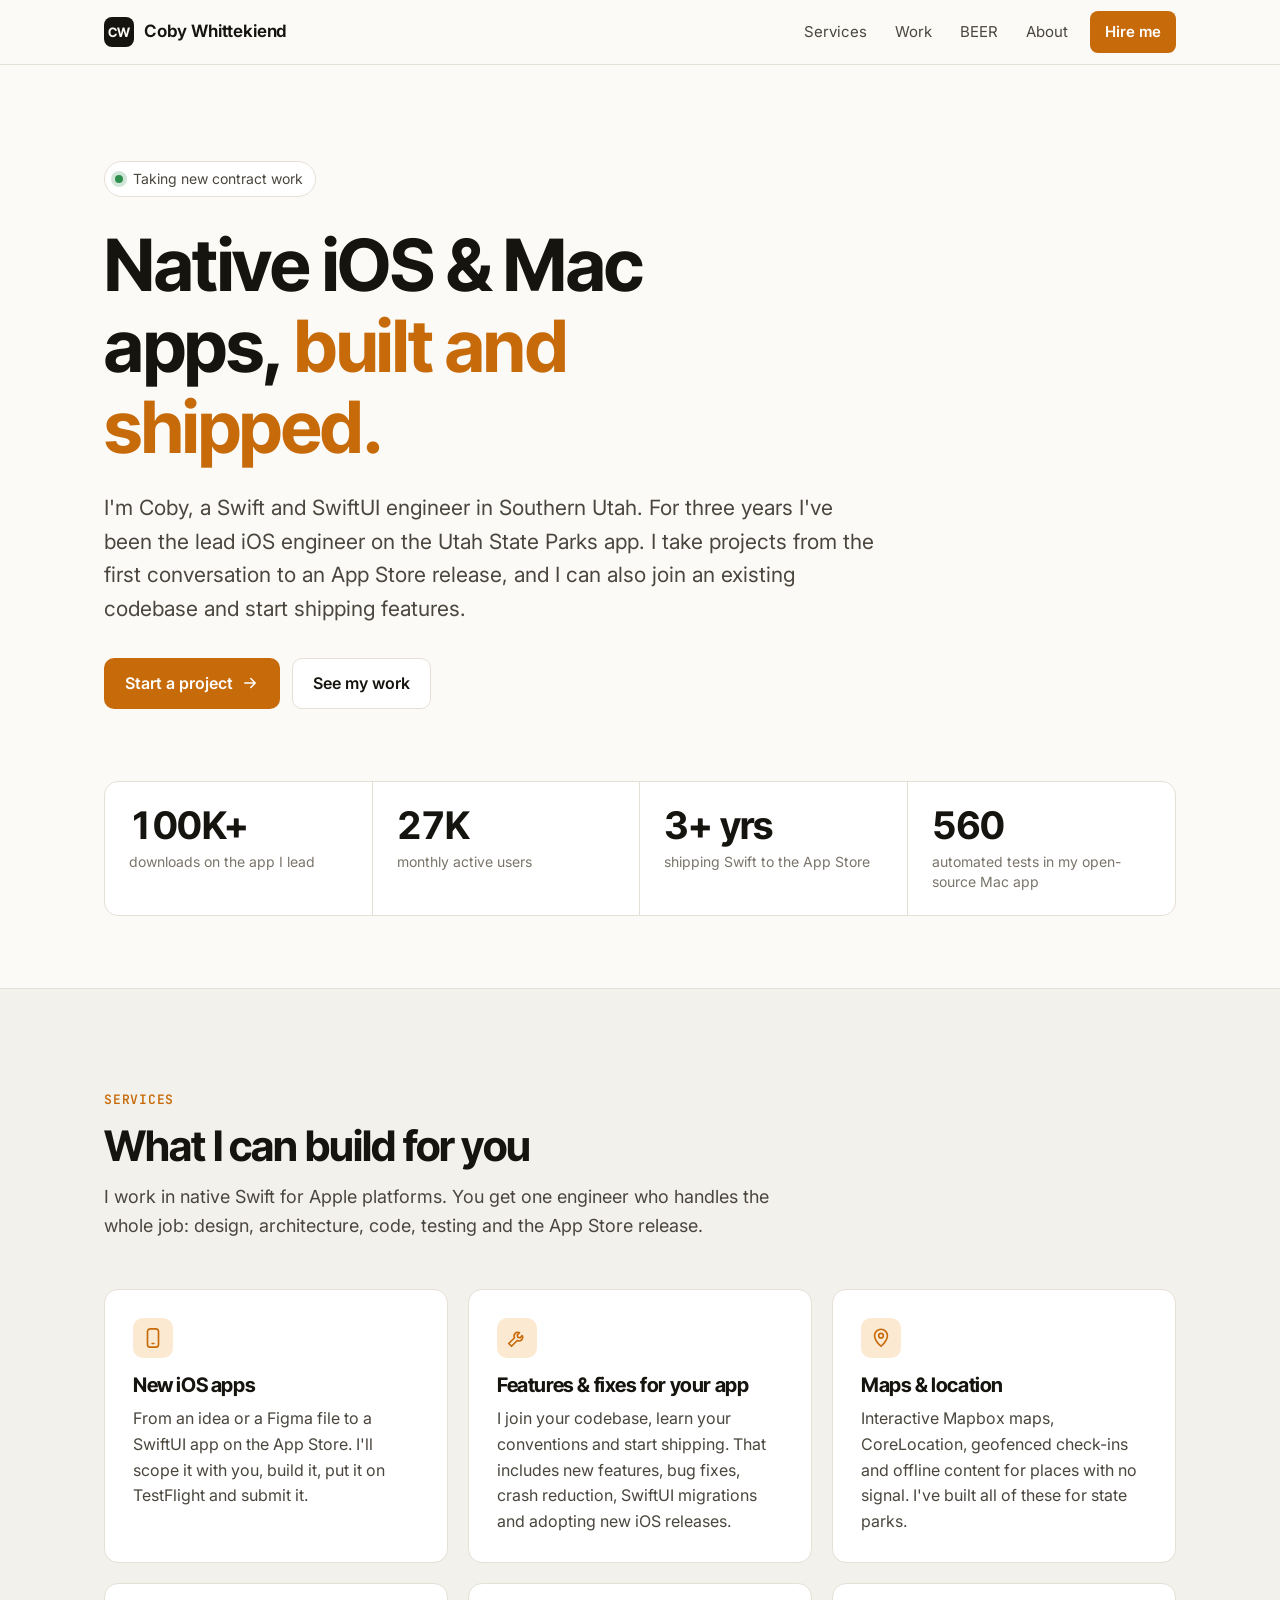
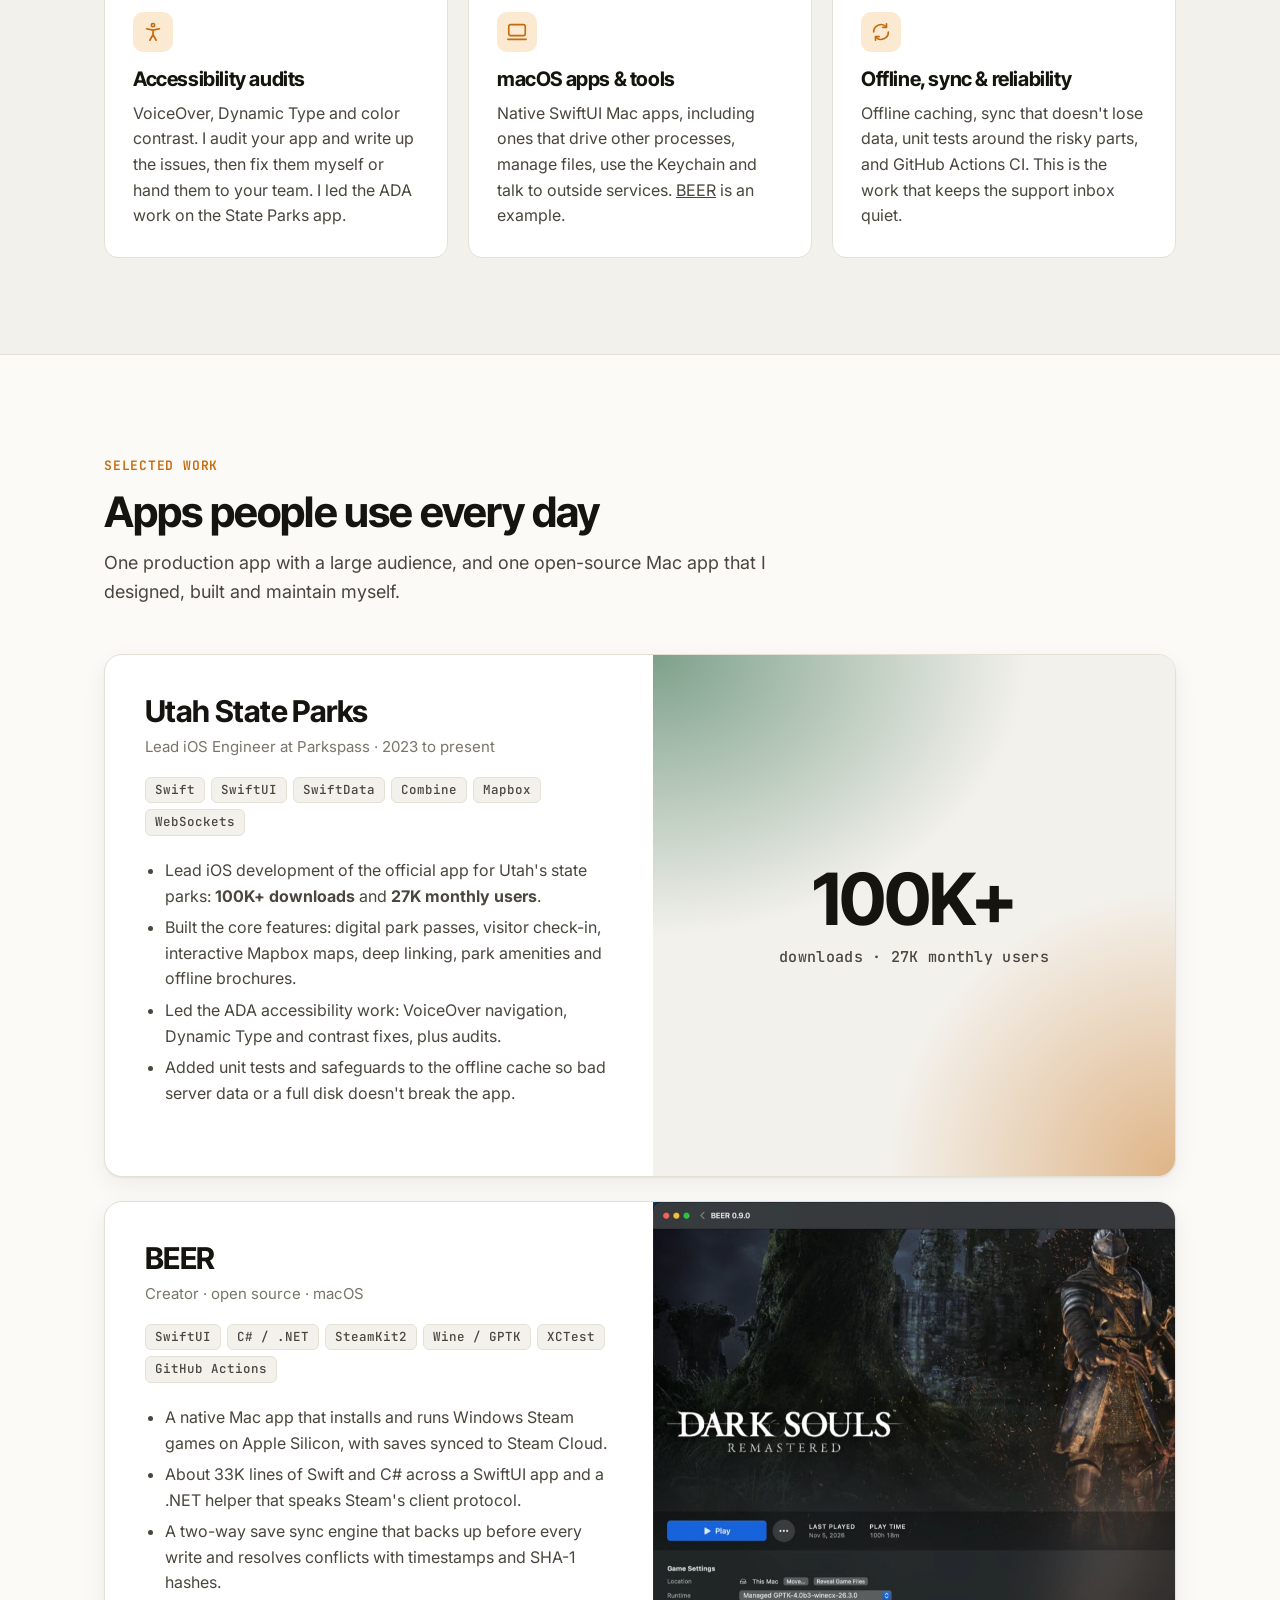
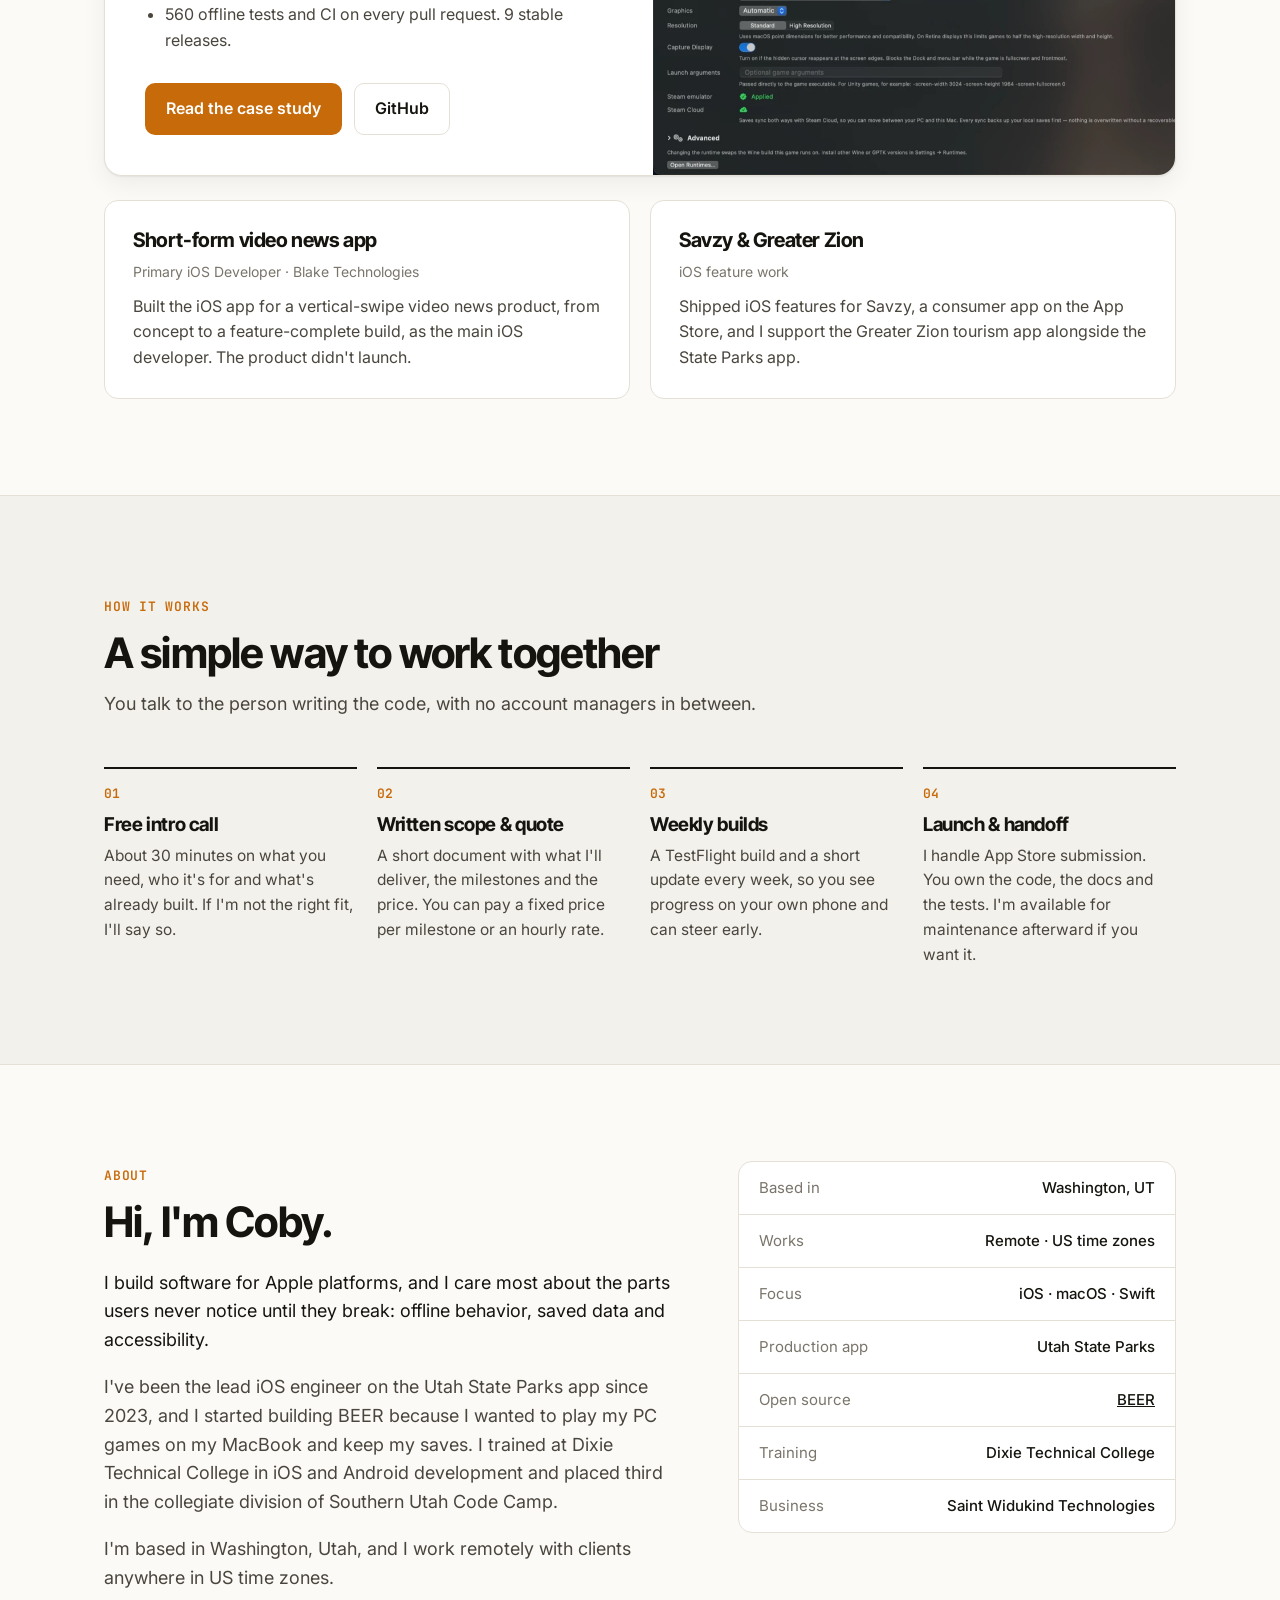
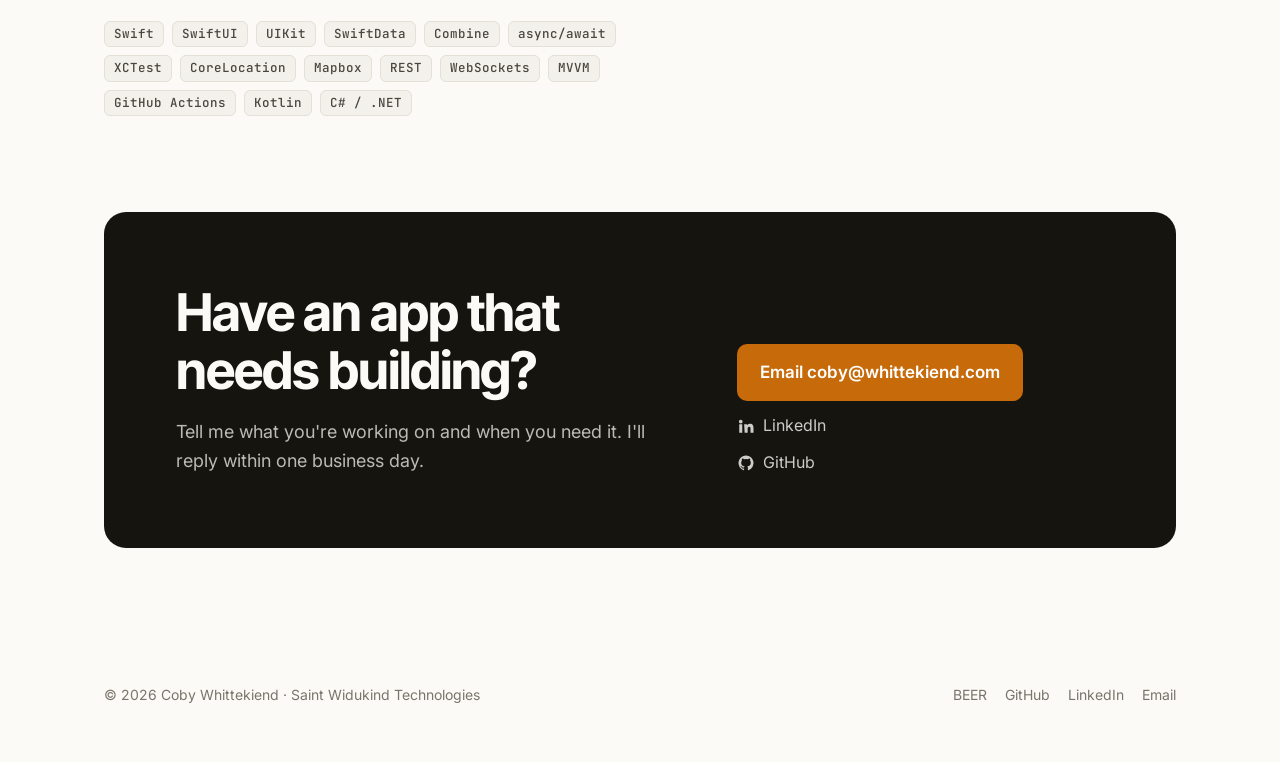
==== index.html @ 8e039f3b "Portfolio site with BEER page Co-Authored-By: Claude Opus 5.5 <noreply@anthropic.com>" ====
<!doctype html>
<html lang="en">
<head>
  <meta charset="utf-8">
  <meta name="viewport" content="width=device-width, initial-scale=1">
  <title>Coby Whittekiend · iOS & macOS Developer for Hire</title>
  <meta name="description" content="Freelance iOS and macOS engineer. Lead iOS engineer on the Utah State Parks app (100K+ downloads). Native Swift and SwiftUI apps, feature work, maps, accessibility and offline sync. Available for contract work.">
  <meta property="og:type" content="website">
  <meta property="og:title" content="Coby Whittekiend · iOS & macOS Developer for Hire">
  <meta property="og:description" content="Native Swift and SwiftUI apps, built and shipped to the App Store. Available for contract work.">
  <meta property="og:image" content="https://widukindtech.com/assets/og.png">
  <meta property="og:url" content="https://widukindtech.com/">
  <link rel="canonical" href="https://widukindtech.com/">
  <meta name="twitter:card" content="summary_large_image">
  <meta name="theme-color" content="#fbfaf7" media="(prefers-color-scheme: light)">
  <meta name="theme-color" content="#0f0e0c" media="(prefers-color-scheme: dark)">
  <link rel="icon" href="assets/favicon.svg" type="image/svg+xml">
  <link rel="apple-touch-icon" href="assets/apple-touch-icon.png">
  <link rel="preconnect" href="https://fonts.googleapis.com">
  <link rel="preconnect" href="https://fonts.gstatic.com" crossorigin>
  <link href="https://fonts.googleapis.com/css2?family=Inter:wght@400;500;600;700&family=Inter+Tight:wght@600;700&family=JetBrains+Mono:wght@500;600&display=swap" rel="stylesheet">
  <link rel="stylesheet" href="assets/site.css?v=3">
  <script type="application/ld+json">
  {
    "@context": "https://schema.org",
    "@type": "Person",
    "name": "Coby Whittekiend",
    "jobTitle": "iOS & macOS Engineer",
    "email": "mailto:coby@whittekiend.com",
    "address": { "@type": "PostalAddress", "addressLocality": "Washington", "addressRegion": "UT", "addressCountry": "US" },
    "sameAs": ["https://github.com/JarJarJames", "https://www.linkedin.com/in/cobywhittekiend"],
    "knowsAbout": ["Swift", "SwiftUI", "iOS", "macOS", "Mapbox", "Accessibility"]
  }
  </script>
</head>
<body>
<a class="skip" href="#main">Skip to content</a>

<header class="site-header">
  <div class="wrap">
    <a class="brand" href="./" aria-label="Coby Whittekiend, home">
      <span class="brand-mark" aria-hidden="true">CW</span>
      <span>Coby Whittekiend</span>
    </a>
    <nav class="nav" aria-label="Main">
      <a href="#services">Services</a>
      <a href="#work">Work</a>
      <a href="beer.html" class="keep">BEER</a>
      <a href="#about">About</a>
      <a class="btn btn-primary" href="#contact">Hire me</a>
    </nav>
  </div>
</header>

<main id="main">

  <!-- Hero -->
  <section class="hero">
    <div class="wrap">
      <div class="status"><span class="dot" aria-hidden="true"></span> Taking new contract work</div>
      <h1>Native iOS &amp; Mac apps, <em>built and shipped.</em></h1>
      <p class="lede">I'm Coby, a Swift and SwiftUI engineer in Southern Utah. For three years I've been the lead iOS engineer on the Utah State Parks app. I take projects from the first conversation to an App Store release, and I can also join an existing codebase and start shipping features.</p>
      <div class="ctas">
        <a class="btn btn-primary" href="#contact">Start a project
          <svg viewBox="0 0 24 24" fill="none" stroke="currentColor" stroke-width="2" stroke-linecap="round" stroke-linejoin="round" aria-hidden="true"><path d="M5 12h14M13 6l6 6-6 6"/></svg>
        </a>
        <a class="btn btn-ghost" href="#work">See my work</a>
      </div>

      <div class="stats" role="list">
        <div class="stat" role="listitem"><b>100K+</b><span>downloads on the app I lead</span></div>
        <div class="stat" role="listitem"><b>27K</b><span>monthly active users</span></div>
        <div class="stat" role="listitem"><b>3+ yrs</b><span>shipping Swift to the App Store</span></div>
        <div class="stat" role="listitem"><b>560</b><span>automated tests in my open-source Mac app</span></div>
      </div>
    </div>
  </section>

  <!-- Services -->
  <section id="services" class="section-alt">
    <div class="wrap">
      <div class="section-head">
        <span class="eyebrow">Services</span>
        <h2>What I can build for you</h2>
        <p>I work in native Swift for Apple platforms. You get one engineer who handles the whole job: design, architecture, code, testing and the App Store release.</p>
      </div>
      <div class="grid-3">
        <div class="card">
          <div class="icon"><svg viewBox="0 0 24 24" fill="none" stroke="currentColor" stroke-width="1.8" stroke-linecap="round" stroke-linejoin="round" aria-hidden="true"><rect x="6" y="2" width="12" height="20" rx="3"/><path d="M11 18h2"/></svg></div>
          <h3>New iOS apps</h3>
          <p>From an idea or a Figma file to a SwiftUI app on the App Store. I'll scope it with you, build it, put it on TestFlight and submit it.</p>
        </div>
        <div class="card">
          <div class="icon"><svg viewBox="0 0 24 24" fill="none" stroke="currentColor" stroke-width="1.8" stroke-linecap="round" stroke-linejoin="round" aria-hidden="true"><path d="M14.7 6.3a4 4 0 0 0-5.4 5.4L3 18l3 3 6.3-6.3a4 4 0 0 0 5.4-5.4l-2.5 2.5-2.4-.6-.6-2.4z"/></svg></div>
          <h3>Features &amp; fixes for your app</h3>
          <p>I join your codebase, learn your conventions and start shipping. That includes new features, bug fixes, crash reduction, SwiftUI migrations and adopting new iOS releases.</p>
        </div>
        <div class="card">
          <div class="icon"><svg viewBox="0 0 24 24" fill="none" stroke="currentColor" stroke-width="1.8" stroke-linecap="round" stroke-linejoin="round" aria-hidden="true"><path d="M12 21s-7-6.2-7-11.5A7 7 0 0 1 19 9.5C19 14.8 12 21 12 21z"/><circle cx="12" cy="9.5" r="2.5"/></svg></div>
          <h3>Maps &amp; location</h3>
          <p>Interactive Mapbox maps, CoreLocation, geofenced check-ins and offline content for places with no signal. I've built all of these for state parks.</p>
        </div>
        <div class="card">
          <div class="icon"><svg viewBox="0 0 24 24" fill="none" stroke="currentColor" stroke-width="1.8" stroke-linecap="round" stroke-linejoin="round" aria-hidden="true"><circle cx="12" cy="4.5" r="1.8"/><path d="M5 8.5l7 1.5 7-1.5M12 10v5m0 0l-3.5 6M12 15l3.5 6"/></svg></div>
          <h3>Accessibility audits</h3>
          <p>VoiceOver, Dynamic Type and color contrast. I audit your app and write up the issues, then fix them myself or hand them to your team. I led the ADA work on the State Parks app.</p>
        </div>
        <div class="card">
          <div class="icon"><svg viewBox="0 0 24 24" fill="none" stroke="currentColor" stroke-width="1.8" stroke-linecap="round" stroke-linejoin="round" aria-hidden="true"><rect x="3" y="4" width="18" height="12" rx="2"/><path d="M2 20h20"/></svg></div>
          <h3>macOS apps &amp; tools</h3>
          <p>Native SwiftUI Mac apps, including ones that drive other processes, manage files, use the Keychain and talk to outside services. <a href="beer.html">BEER</a> is an example.</p>
        </div>
        <div class="card">
          <div class="icon"><svg viewBox="0 0 24 24" fill="none" stroke="currentColor" stroke-width="1.8" stroke-linecap="round" stroke-linejoin="round" aria-hidden="true"><path d="M20 12a8 8 0 0 1-13.7 5.7M4 12a8 8 0 0 1 13.7-5.7"/><path d="M18 3v4h-4M6 21v-4h4"/></svg></div>
          <h3>Offline, sync &amp; reliability</h3>
          <p>Offline caching, sync that doesn't lose data, unit tests around the risky parts, and GitHub Actions CI. This is the work that keeps the support inbox quiet.</p>
        </div>
      </div>
    </div>
  </section>

  <!-- Work -->
  <section id="work">
    <div class="wrap">
      <div class="section-head">
        <span class="eyebrow">Selected work</span>
        <h2>Apps people use every day</h2>
        <p>One production app with a large audience, and one open-source Mac app that I designed, built and maintain myself.</p>
      </div>

      <div class="work">
        <article class="project">
          <div class="body">
            <h3>Utah State Parks</h3>
            <div class="role">Lead iOS Engineer at Parkspass · 2023 to present</div>
            <div class="tags"><span class="tag">Swift</span><span class="tag">SwiftUI</span><span class="tag">SwiftData</span><span class="tag">Combine</span><span class="tag">Mapbox</span><span class="tag">WebSockets</span></div>
            <ul>
              <li>Lead iOS development of the official app for Utah's state parks: <strong>100K+ downloads</strong> and <strong>27K monthly users</strong>.</li>
              <li>Built the core features: digital park passes, visitor check-in, interactive Mapbox maps, deep linking, park amenities and offline brochures.</li>
              <li>Led the ADA accessibility work: VoiceOver navigation, Dynamic Type and contrast fixes, plus audits.</li>
              <li>Added unit tests and safeguards to the offline cache so bad server data or a full disk doesn't break the app.</li>
            </ul>
          </div>
          <div class="media" aria-hidden="true">
            <div class="art" style="--art:#2f6b4a; --art2:#c76a0a;">
              <div class="big">100K+<small>downloads · 27K monthly users</small></div>
            </div>
          </div>
        </article>

        <article class="project">
          <div class="body">
            <h3>BEER</h3>
            <div class="role">Creator · open source · macOS</div>
            <div class="tags"><span class="tag">SwiftUI</span><span class="tag">C# / .NET</span><span class="tag">SteamKit2</span><span class="tag">Wine / GPTK</span><span class="tag">XCTest</span><span class="tag">GitHub Actions</span></div>
            <ul>
              <li>A native Mac app that installs and runs Windows Steam games on Apple Silicon, with saves synced to Steam Cloud.</li>
              <li>About 33K lines of Swift and C# across a SwiftUI app and a .NET helper that speaks Steam's client protocol.</li>
              <li>A two-way save sync engine that backs up before every write and resolves conflicts with timestamps and SHA-1 hashes.</li>
              <li>560 offline tests and CI on every pull request. 9 stable releases.</li>
            </ul>
            <div class="links">
              <a class="btn btn-primary" href="beer.html">Read the case study</a>
              <a class="btn btn-ghost" href="https://github.com/JarJarJames/BEER">GitHub</a>
            </div>
          </div>
          <div class="media">
            <img src="assets/beer-game.jpg" alt="BEER's game page for Dark Souls Remastered, showing the Play button, runtime settings and Steam Cloud sync status" loading="lazy" width="1600" height="1006">
          </div>
        </article>
      </div>

      <div class="mini-projects" style="margin-top:24px">
        <div class="card">
          <h3>Short-form video news app</h3>
          <div class="role">Primary iOS Developer · Blake Technologies</div>
          <p>Built the iOS app for a vertical-swipe video news product, from concept to a feature-complete build, as the main iOS developer. The product didn't launch.</p>
        </div>
        <div class="card">
          <h3>Savzy &amp; Greater Zion</h3>
          <div class="role">iOS feature work</div>
          <p>Shipped iOS features for Savzy, a consumer app on the App Store, and I support the Greater Zion tourism app alongside the State Parks app.</p>
        </div>
      </div>
    </div>
  </section>

  <!-- Process -->
  <section class="section-alt">
    <div class="wrap">
      <div class="section-head">
        <span class="eyebrow">How it works</span>
        <h2>A simple way to work together</h2>
        <p>You talk to the person writing the code, with no account managers in between.</p>
      </div>
      <div class="steps">
        <div class="step">
          <h3>Free intro call</h3>
          <p>About 30 minutes on what you need, who it's for and what's already built. If I'm not the right fit, I'll say so.</p>
        </div>
        <div class="step">
          <h3>Written scope &amp; quote</h3>
          <p>A short document with what I'll deliver, the milestones and the price. You can pay a fixed price per milestone or an hourly rate.</p>
        </div>
        <div class="step">
          <h3>Weekly builds</h3>
          <p>A TestFlight build and a short update every week, so you see progress on your own phone and can steer early.</p>
        </div>
        <div class="step">
          <h3>Launch &amp; handoff</h3>
          <p>I handle App Store submission. You own the code, the docs and the tests. I'm available for maintenance afterward if you want it.</p>
        </div>
      </div>
    </div>
  </section>

  <!-- About -->
  <section id="about">
    <div class="wrap about">
      <div class="prose">
        <span class="eyebrow">About</span>
        <h2 style="font-size:clamp(30px,4vw,42px);margin-bottom:24px">Hi, I'm Coby.</h2>
        <p>I build software for Apple platforms, and I care most about the parts users never notice until they break: offline behavior, saved data and accessibility.</p>
        <p>I've been the lead iOS engineer on the Utah State Parks app since 2023, and I started building BEER because I wanted to play my PC games on my MacBook and keep my saves. I trained at Dixie Technical College in iOS and Android development and placed third in the collegiate division of Southern Utah Code Camp.</p>
        <p>I'm based in Washington, Utah, and I work remotely with clients anywhere in US time zones.</p>
        <div class="skills">
          <span class="tag">Swift</span><span class="tag">SwiftUI</span><span class="tag">UIKit</span><span class="tag">SwiftData</span><span class="tag">Combine</span><span class="tag">async/await</span><span class="tag">XCTest</span><span class="tag">CoreLocation</span><span class="tag">Mapbox</span><span class="tag">REST</span><span class="tag">WebSockets</span><span class="tag">MVVM</span><span class="tag">GitHub Actions</span><span class="tag">Kotlin</span><span class="tag">C# / .NET</span>
        </div>
      </div>
      <ul class="facts">
        <li><span>Based in</span><span>Washington, UT</span></li>
        <li><span>Works</span><span>Remote · US time zones</span></li>
        <li><span>Focus</span><span>iOS · macOS · Swift</span></li>
        <li><span>Production app</span><span>Utah State Parks</span></li>
        <li><span>Open source</span><span><a href="beer.html">BEER</a></span></li>
        <li><span>Training</span><span>Dixie Technical College</span></li>
        <li><span>Business</span><span>Saint Widukind Technologies</span></li>
      </ul>
    </div>
  </section>

  <!-- Contact -->
  <section id="contact" style="padding-top:0">
    <div class="wrap">
      <div class="contact-box">
        <div>
          <h2>Have an app that needs building?</h2>
          <p>Tell me what you're working on and when you need it. I'll reply within one business day.</p>
        </div>
        <div class="contact-links">
          <a class="btn btn-primary" href="mailto:coby@whittekiend.com?subject=Project%20inquiry">Email coby@whittekiend.com</a>
          <a class="plain" href="https://www.linkedin.com/in/cobywhittekiend">
            <svg viewBox="0 0 24 24" fill="currentColor" aria-hidden="true"><path d="M4.98 3.5a2.5 2.5 0 1 1 0 5 2.5 2.5 0 0 1 0-5zM3 9.5h4V21H3zM9.5 9.5h3.8v1.6h.1c.5-1 1.8-2 3.8-2 4 0 4.8 2.6 4.8 6V21h-4v-5.2c0-1.3 0-2.9-1.8-2.9s-2 1.4-2 2.8V21h-4z"/></svg>
            LinkedIn
          </a>
          <a class="plain" href="https://github.com/JarJarJames">
            <svg viewBox="0 0 24 24" fill="currentColor" aria-hidden="true"><path d="M12 2a10 10 0 0 0-3.2 19.5c.5.1.7-.2.7-.5v-1.7c-2.8.6-3.4-1.3-3.4-1.3-.5-1.2-1.1-1.5-1.1-1.5-.9-.6.1-.6.1-.6 1 .1 1.5 1 1.5 1 .9 1.6 2.4 1.1 3 .8.1-.6.4-1.1.6-1.3-2.2-.3-4.6-1.1-4.6-5 0-1.1.4-2 1-2.7-.1-.3-.4-1.3.1-2.7 0 0 .8-.3 2.8 1a9.6 9.6 0 0 1 5 0c1.9-1.3 2.8-1 2.8-1 .5 1.4.2 2.4.1 2.7.6.7 1 1.6 1 2.7 0 3.9-2.3 4.7-4.6 4.9.4.3.7.9.7 1.9V21c0 .3.2.6.7.5A10 10 0 0 0 12 2z"/></svg>
            GitHub
          </a>
        </div>
      </div>
    </div>
  </section>
</main>

<footer class="site-footer">
  <div class="wrap">
    <span>© 2026 Coby Whittekiend · Saint Widukind Technologies</span>
    <nav aria-label="Footer">
      <a href="beer.html">BEER</a>
      <a href="https://github.com/JarJarJames">GitHub</a>
      <a href="https://www.linkedin.com/in/cobywhittekiend">LinkedIn</a>
      <a href="mailto:coby@whittekiend.com">Email</a>
    </nav>
  </div>
</footer>
</body>
</html>
---- assets/site.css ----
/* ---------- Tokens ---------- */
:root {
  --bg: #fbfaf7;
  --bg-2: #f3f1ec;
  --card: #ffffff;
  --ink: #16140f;
  --ink-2: #4a463e;
  --ink-3: #7a756b;
  --line: #e4e0d6;
  --accent: #c76a0a;
  --accent-ink: #ffffff;
  --accent-soft: #fbe9d2;
  --good: #2f8f4e;
  --shadow: 0 1px 2px rgba(22, 20, 15, .06), 0 8px 24px rgba(22, 20, 15, .06);
  --radius: 14px;
  --max: 1120px;
  --font: "Inter", system-ui, -apple-system, "Segoe UI", sans-serif;
  --display: "Inter Tight", "Inter", system-ui, sans-serif;
  --mono: "JetBrains Mono", ui-monospace, "SF Mono", Menlo, monospace;
  color-scheme: light;
}
@media (prefers-color-scheme: dark) {
  :root:not([data-theme="light"]) {
    --bg: #0f0e0c;
    --bg-2: #171512;
    --card: #1b1916;
    --ink: #f4f1ea;
    --ink-2: #c9c3b6;
    --ink-3: #8f897d;
    --line: #2c2924;
    --accent: #f5a524;
    --accent-ink: #1a1206;
    --accent-soft: #2e2212;
    --good: #5fcf83;
    --shadow: 0 1px 2px rgba(0, 0, 0, .3), 0 10px 30px rgba(0, 0, 0, .35);
    color-scheme: dark;
  }
}
:root[data-theme="dark"] {
  --bg: #0f0e0c;
  --bg-2: #171512;
  --card: #1b1916;
  --ink: #f4f1ea;
  --ink-2: #c9c3b6;
  --ink-3: #8f897d;
  --line: #2c2924;
  --accent: #f5a524;
  --accent-ink: #1a1206;
  --accent-soft: #2e2212;
  --good: #5fcf83;
  --shadow: 0 1px 2px rgba(0, 0, 0, .3), 0 10px 30px rgba(0, 0, 0, .35);
  color-scheme: dark;
}

/* ---------- Base ---------- */
*, *::before, *::after { box-sizing: border-box; }
html { -webkit-text-size-adjust: 100%; scroll-behavior: smooth; }
body {
  margin: 0;
  background: var(--bg);
  color: var(--ink);
  font: 17px/1.6 var(--font);
  -webkit-font-smoothing: antialiased;
  text-rendering: optimizeLegibility;
}
img, svg { max-width: 100%; height: auto; display: block; }
a { color: inherit; }
p { margin: 0 0 1em; }
h1, h2, h3 { font-family: var(--display); line-height: 1.12; letter-spacing: -0.02em; margin: 0; }
code, .mono { font-family: var(--mono); font-size: .88em; }
:focus-visible { outline: 2px solid var(--accent); outline-offset: 3px; border-radius: 4px; }
.skip { position: absolute; left: -9999px; }
.skip:focus { left: 16px; top: 12px; background: var(--card); padding: 8px 12px; z-index: 100; }

.wrap { width: 100%; max-width: var(--max); margin: 0 auto; padding: 0 24px; }
@media (max-width: 600px) { .wrap { padding: 0 16px; } }

/* ---------- Header ---------- */
.site-header {
  position: sticky; top: 0; z-index: 50;
  background: color-mix(in srgb, var(--bg) 85%, transparent);
  backdrop-filter: saturate(160%) blur(12px);
  -webkit-backdrop-filter: saturate(160%) blur(12px);
  border-bottom: 1px solid var(--line);
}
.site-header .wrap { display: flex; align-items: center; justify-content: space-between; height: 64px; gap: 16px; }
.brand { display: flex; align-items: center; gap: 10px; text-decoration: none; font-weight: 650; letter-spacing: -0.01em; }
.brand-mark {
  width: 30px; height: 30px; border-radius: 8px; display: grid; place-items: center;
  background: var(--ink); color: var(--bg); font: 700 13px/1 var(--display); letter-spacing: 0;
}
.nav { display: flex; align-items: center; gap: 4px; }
.nav a { text-decoration: none; color: var(--ink-2); font-size: 15px; padding: 8px 12px; border-radius: 8px; }
.nav a:hover { color: var(--ink); background: var(--bg-2); }
.nav a[aria-current="page"] { color: var(--ink); }
.nav .btn { margin-left: 6px; }
.nav a.btn-primary, .nav a.btn-primary:hover { color: var(--accent-ink); background: var(--accent); }
.brand span:last-child { white-space: nowrap; }
@media (max-width: 720px) {
  .nav a:not(.btn):not(.keep) { display: none; }
}
@media (max-width: 420px) {
  .brand { font-size: 15px; gap: 8px; }
  .nav a { padding: 8px 8px; }
  .nav .btn { padding: 8px 12px; margin-left: 2px; }
}

/* ---------- Buttons ---------- */
.btn {
  display: inline-flex; align-items: center; justify-content: center; gap: 8px;
  padding: 12px 20px; border-radius: 10px; font-weight: 600; font-size: 16px;
  text-decoration: none; border: 1px solid transparent; transition: transform .12s ease, background .15s ease, border-color .15s ease;
  white-space: nowrap;
}
.btn:active { transform: translateY(1px); }
.btn-primary { background: var(--accent); color: var(--accent-ink); }
.btn-primary:hover { filter: brightness(1.06); }
.btn-ghost { border-color: var(--line); color: var(--ink); background: var(--card); }
.btn-ghost:hover { border-color: var(--ink-3); }
.nav .btn { padding: 8px 14px; font-size: 15px; }
.btn svg { width: 18px; height: 18px; }

/* ---------- Sections ---------- */
section { padding: 96px 0; }
@media (max-width: 720px) { section { padding: 64px 0; } }
.section-alt { background: var(--bg-2); border-top: 1px solid var(--line); border-bottom: 1px solid var(--line); }
.eyebrow {
  display: inline-block; font: 600 13px/1 var(--mono); letter-spacing: .06em; text-transform: uppercase;
  color: var(--accent); margin-bottom: 16px;
}
.section-head { max-width: 680px; margin-bottom: 48px; }
.section-head h2 { font-size: clamp(30px, 4vw, 42px); margin-bottom: 14px; }
.section-head p { color: var(--ink-2); font-size: 18px; margin: 0; }

/* ---------- Hero ---------- */
.hero { padding: 96px 0 72px; }
.hero h1 { font-size: clamp(40px, 6.4vw, 72px); font-weight: 700; max-width: 14ch; }
.hero h1 em { font-style: normal; color: var(--accent); }
.hero .lede { font-size: clamp(18px, 2vw, 21px); color: var(--ink-2); max-width: 60ch; margin: 24px 0 32px; }
.hero .ctas { display: flex; flex-wrap: wrap; gap: 12px; }
.status {
  display: inline-flex; align-items: center; gap: 10px; font-size: 14px; color: var(--ink-2);
  border: 1px solid var(--line); background: var(--card); padding: 6px 12px 6px 10px; border-radius: 999px; margin-bottom: 28px;
}
.status .dot { width: 8px; height: 8px; border-radius: 50%; background: var(--good); box-shadow: 0 0 0 4px color-mix(in srgb, var(--good) 22%, transparent); }

.stats { display: grid; grid-template-columns: repeat(4, 1fr); gap: 0; margin-top: 72px; border: 1px solid var(--line); border-radius: var(--radius); background: var(--card); overflow: hidden; }
.stat { padding: 24px; border-right: 1px solid var(--line); }
.stat:last-child { border-right: 0; }
.stat b { display: block; font: 700 clamp(28px, 3.4vw, 38px)/1 var(--display); letter-spacing: -0.02em; margin-bottom: 8px; font-variant-numeric: tabular-nums; }
.stat span { color: var(--ink-3); font-size: 14px; line-height: 1.4; display: block; }
@media (max-width: 820px) {
  .stats { grid-template-columns: repeat(2, 1fr); }
  .stat:nth-child(2) { border-right: 0; }
  .stat:nth-child(-n+2) { border-bottom: 1px solid var(--line); }
}

/* ---------- Services ---------- */
.grid-3 { display: grid; grid-template-columns: repeat(3, 1fr); gap: 20px; }
@media (max-width: 900px) { .grid-3 { grid-template-columns: repeat(2, 1fr); } }
@media (max-width: 600px) { .grid-3 { grid-template-columns: 1fr; } }
.card { background: var(--card); border: 1px solid var(--line); border-radius: var(--radius); padding: 28px; }
.card h3 { font-size: 20px; margin: 16px 0 10px; }
.card p { color: var(--ink-2); font-size: 16px; margin: 0; }
.icon {
  width: 40px; height: 40px; border-radius: 10px; display: grid; place-items: center;
  background: var(--accent-soft); color: var(--accent);
}
.icon svg { width: 22px; height: 22px; }

/* ---------- Work ---------- */
.work { display: grid; gap: 24px; }
.project {
  display: grid; grid-template-columns: 1.05fr 1fr; gap: 0; background: var(--card);
  border: 1px solid var(--line); border-radius: calc(var(--radius) + 4px); overflow: hidden; box-shadow: var(--shadow);
}
.project .body { padding: 40px; display: flex; flex-direction: column; }
.project .media { background: var(--bg-2); position: relative; min-height: 280px; }
.project .media img { width: 100%; height: 100%; object-fit: cover; object-position: left top; }
.project h3 { font-size: clamp(24px, 3vw, 30px); margin-bottom: 6px; }
.project .role { color: var(--ink-3); font-size: 15px; margin-bottom: 18px; }
.project ul { margin: 0 0 24px; padding-left: 20px; color: var(--ink-2); font-size: 16px; }
.project li { margin-bottom: 6px; }
.project .links { margin-top: auto; display: flex; gap: 12px; flex-wrap: wrap; }
.tags { display: flex; flex-wrap: wrap; gap: 6px; margin-bottom: 22px; }
.tag { font: 500 12.5px/1 var(--mono); padding: 6px 9px; border-radius: 6px; background: var(--bg-2); color: var(--ink-2); border: 1px solid var(--line); }
@media (max-width: 860px) {
  .project { grid-template-columns: 1fr; }
  .project .media { order: -1; min-height: 0; aspect-ratio: 16 / 10; }
  .project .body { padding: 28px 24px; }
}

/* Text-only project art */
.art {
  position: absolute; inset: 0; display: grid; place-items: center; padding: 32px;
  background:
    radial-gradient(120% 90% at 0% 0%, color-mix(in srgb, var(--art, #2f6b4a) 60%, transparent), transparent 60%),
    radial-gradient(100% 100% at 100% 100%, color-mix(in srgb, var(--art2, #c76a0a) 45%, transparent), transparent 55%),
    var(--bg-2);
}
.art .big { font: 700 clamp(44px, 6vw, 72px)/1 var(--display); letter-spacing: -0.03em; color: var(--ink); text-align: center; }
.art .big small { display: block; font: 500 15px/1.4 var(--mono); letter-spacing: .02em; color: var(--ink-2); margin-top: 12px; }

.mini-projects { display: grid; grid-template-columns: repeat(2, 1fr); gap: 20px; margin-top: 4px; }
@media (max-width: 700px) { .mini-projects { grid-template-columns: 1fr; } }
.mini-projects .card h3 { margin-top: 0; }
.mini-projects .card .role { color: var(--ink-3); font-size: 14px; margin-bottom: 10px; }

/* ---------- Process ---------- */
.steps { display: grid; grid-template-columns: repeat(4, 1fr); gap: 20px; counter-reset: step; }
@media (max-width: 900px) { .steps { grid-template-columns: repeat(2, 1fr); } }
@media (max-width: 560px) { .steps { grid-template-columns: 1fr; } }
.step { border-top: 2px solid var(--ink); padding-top: 18px; }
.step::before { counter-increment: step; content: "0" counter(step); font: 600 13px/1 var(--mono); color: var(--accent); display: block; margin-bottom: 14px; }
.step h3 { font-size: 19px; margin-bottom: 8px; }
.step p { color: var(--ink-2); font-size: 15.5px; margin: 0; }

/* ---------- About ---------- */
.about { display: grid; grid-template-columns: 1.3fr 1fr; gap: 64px; align-items: start; }
@media (max-width: 860px) { .about { grid-template-columns: 1fr; gap: 32px; } }
.about .prose p { color: var(--ink-2); font-size: 18px; }
.about .prose p:first-of-type { color: var(--ink); }
.facts { list-style: none; margin: 0; padding: 0; border: 1px solid var(--line); border-radius: var(--radius); background: var(--card); }
.facts li { display: flex; justify-content: space-between; gap: 16px; padding: 14px 20px; border-bottom: 1px solid var(--line); font-size: 15px; }
.facts li:last-child { border-bottom: 0; }
.facts li span:first-child { color: var(--ink-3); }
.facts li span:last-child { text-align: right; font-weight: 500; }

.skills { display: flex; flex-wrap: wrap; gap: 8px; margin-top: 28px; }

/* ---------- Contact ---------- */
.contact-box {
  background: var(--ink); color: var(--bg); border-radius: 22px; padding: clamp(36px, 6vw, 72px);
  display: grid; grid-template-columns: 1.4fr 1fr; gap: 48px; align-items: end;
}
.contact-box h2 { font-size: clamp(32px, 4.6vw, 52px); color: var(--bg); }
.contact-box p { color: color-mix(in srgb, var(--bg) 72%, var(--ink)); font-size: 18px; margin: 18px 0 0; max-width: 46ch; }
.contact-box .btn-primary { font-size: 17px; padding: 14px 22px; }
.contact-links { display: flex; flex-direction: column; gap: 12px; align-items: flex-start; }
.contact-links a.plain { color: color-mix(in srgb, var(--bg) 80%, var(--ink)); text-decoration: none; font-size: 16px; display: inline-flex; gap: 8px; align-items: center; }
.contact-links a.plain:hover { color: var(--bg); text-decoration: underline; }
.contact-links svg { width: 18px; height: 18px; }
@media (max-width: 820px) { .contact-box { grid-template-columns: 1fr; gap: 32px; } }

/* ---------- Footer ---------- */
.site-footer { padding: 40px 0 56px; color: var(--ink-3); font-size: 14px; }
.site-footer .wrap { display: flex; justify-content: space-between; gap: 16px; flex-wrap: wrap; }
.site-footer a { color: var(--ink-3); text-decoration: none; }
.site-footer a:hover { color: var(--ink); }
.site-footer nav { display: flex; gap: 18px; flex-wrap: wrap; }

/* ---------- BEER page ---------- */
.beer-hero { padding: 80px 0 40px; text-align: center; }
.beer-hero .app-icon { width: 112px; height: 112px; margin: 0 auto 28px; filter: drop-shadow(0 12px 28px rgba(0,0,0,.25)); }
.beer-hero h1 { font-size: clamp(48px, 8vw, 84px); font-weight: 700; }
.beer-hero .expansion { font: 500 14px/1.4 var(--mono); color: var(--ink-3); letter-spacing: .04em; margin: 12px 0 0; }
.beer-hero .lede { font-size: clamp(19px, 2.2vw, 23px); color: var(--ink-2); max-width: 40ch; margin: 24px auto 32px; }
.beer-hero .ctas { display: flex; flex-wrap: wrap; gap: 12px; justify-content: center; }
.beer-hero .meta { margin-top: 18px; color: var(--ink-3); font-size: 14px; }
.shot {
  margin: 56px auto 0; max-width: 1040px; border-radius: 14px; overflow: hidden;
  border: 1px solid var(--line); box-shadow: 0 30px 80px -20px rgba(0,0,0,.45), 0 0 0 1px rgba(0,0,0,.04);
}
.shot img { width: 100%; }
figcaption { color: var(--ink-3); font-size: 14px; text-align: center; margin-top: 14px; }

.feature-list { display: grid; grid-template-columns: repeat(2, 1fr); gap: 0 48px; }
@media (max-width: 760px) { .feature-list { grid-template-columns: 1fr; } }
.feature { padding: 22px 0; border-top: 1px solid var(--line); display: grid; grid-template-columns: 40px 1fr; gap: 16px; }
.feature h3 { font-size: 18px; margin-bottom: 6px; }
.feature p { color: var(--ink-2); font-size: 16px; margin: 0; }

.diagram { background: var(--card); border: 1px solid var(--line); border-radius: var(--radius); padding: 32px; overflow-x: auto; }
.diagram svg { min-width: 680px; margin: 0 auto; }
.diagram text { font-family: var(--font); }
.d-box { fill: var(--bg-2); stroke: var(--line); stroke-width: 1.5; }
.d-box.hi { fill: var(--accent-soft); stroke: var(--accent); }
.d-title { fill: var(--ink); font-size: 15px; font-weight: 650; }
.d-sub { fill: var(--ink-3); font-size: 12.5px; font-family: var(--mono) !important; }
.d-line { stroke: var(--ink-3); stroke-width: 1.5; fill: none; }
.d-label { fill: var(--ink-2); font-size: 12.5px; }
.d-head { fill: var(--ink-3); }

.split { display: grid; grid-template-columns: 1fr 1fr; gap: 56px; align-items: start; }
@media (max-width: 860px) { .split { grid-template-columns: 1fr; gap: 32px; } }
.split .prose p { color: var(--ink-2); }
.split .prose h3 { font-size: 22px; margin: 32px 0 12px; }
.split .prose h3:first-child { margin-top: 0; }

.numbered { list-style: none; margin: 0; padding: 0; counter-reset: n; }
.numbered li { counter-increment: n; position: relative; padding: 0 0 22px 52px; }
.numbered li::before {
  content: counter(n); position: absolute; left: 0; top: -2px; width: 34px; height: 34px; border-radius: 50%;
  display: grid; place-items: center; font: 600 14px/1 var(--mono); background: var(--accent-soft); color: var(--accent);
}
.numbered b { display: block; font-size: 17px; margin-bottom: 4px; }
.numbered span { color: var(--ink-2); font-size: 16px; }

.callout { border-left: 3px solid var(--accent); background: var(--card); padding: 20px 24px; border-radius: 0 10px 10px 0; color: var(--ink-2); font-size: 16px; }
.callout b { color: var(--ink); }

.checks { list-style: none; padding: 0; margin: 0; }
.checks li { padding: 10px 0 10px 30px; position: relative; border-bottom: 1px solid var(--line); color: var(--ink-2); font-size: 16px; }
.checks li::before { content: ""; position: absolute; left: 2px; top: 17px; width: 14px; height: 8px; border-left: 2px solid var(--good); border-bottom: 2px solid var(--good); transform: rotate(-45deg); }
.checks.minus li::before { width: 12px; height: 0; border-left: 0; border-bottom: 2px solid var(--ink-3); transform: none; top: 22px; }

.terminal {
  background: #12110f; color: #e8e4da; border-radius: 12px; padding: 20px 22px; font: 14px/1.7 var(--mono);
  overflow-x: auto; border: 1px solid #2a2722;
}
.terminal .c { color: #8a8478; }
.terminal .p { color: #f5a524; user-select: none; }

.release-strip { display: flex; flex-wrap: wrap; gap: 8px; }
.release-strip .tag b { color: var(--ink); font-weight: 600; }

.hire-band { text-align: center; }
.hire-band h2 { font-size: clamp(28px, 4vw, 40px); margin-bottom: 14px; }
.hire-band p { color: var(--ink-2); font-size: 18px; max-width: 56ch; margin: 0 auto 28px; }

@media (prefers-reduced-motion: reduce) {
  html { scroll-behavior: auto; }
  * { transition: none !important; }
}
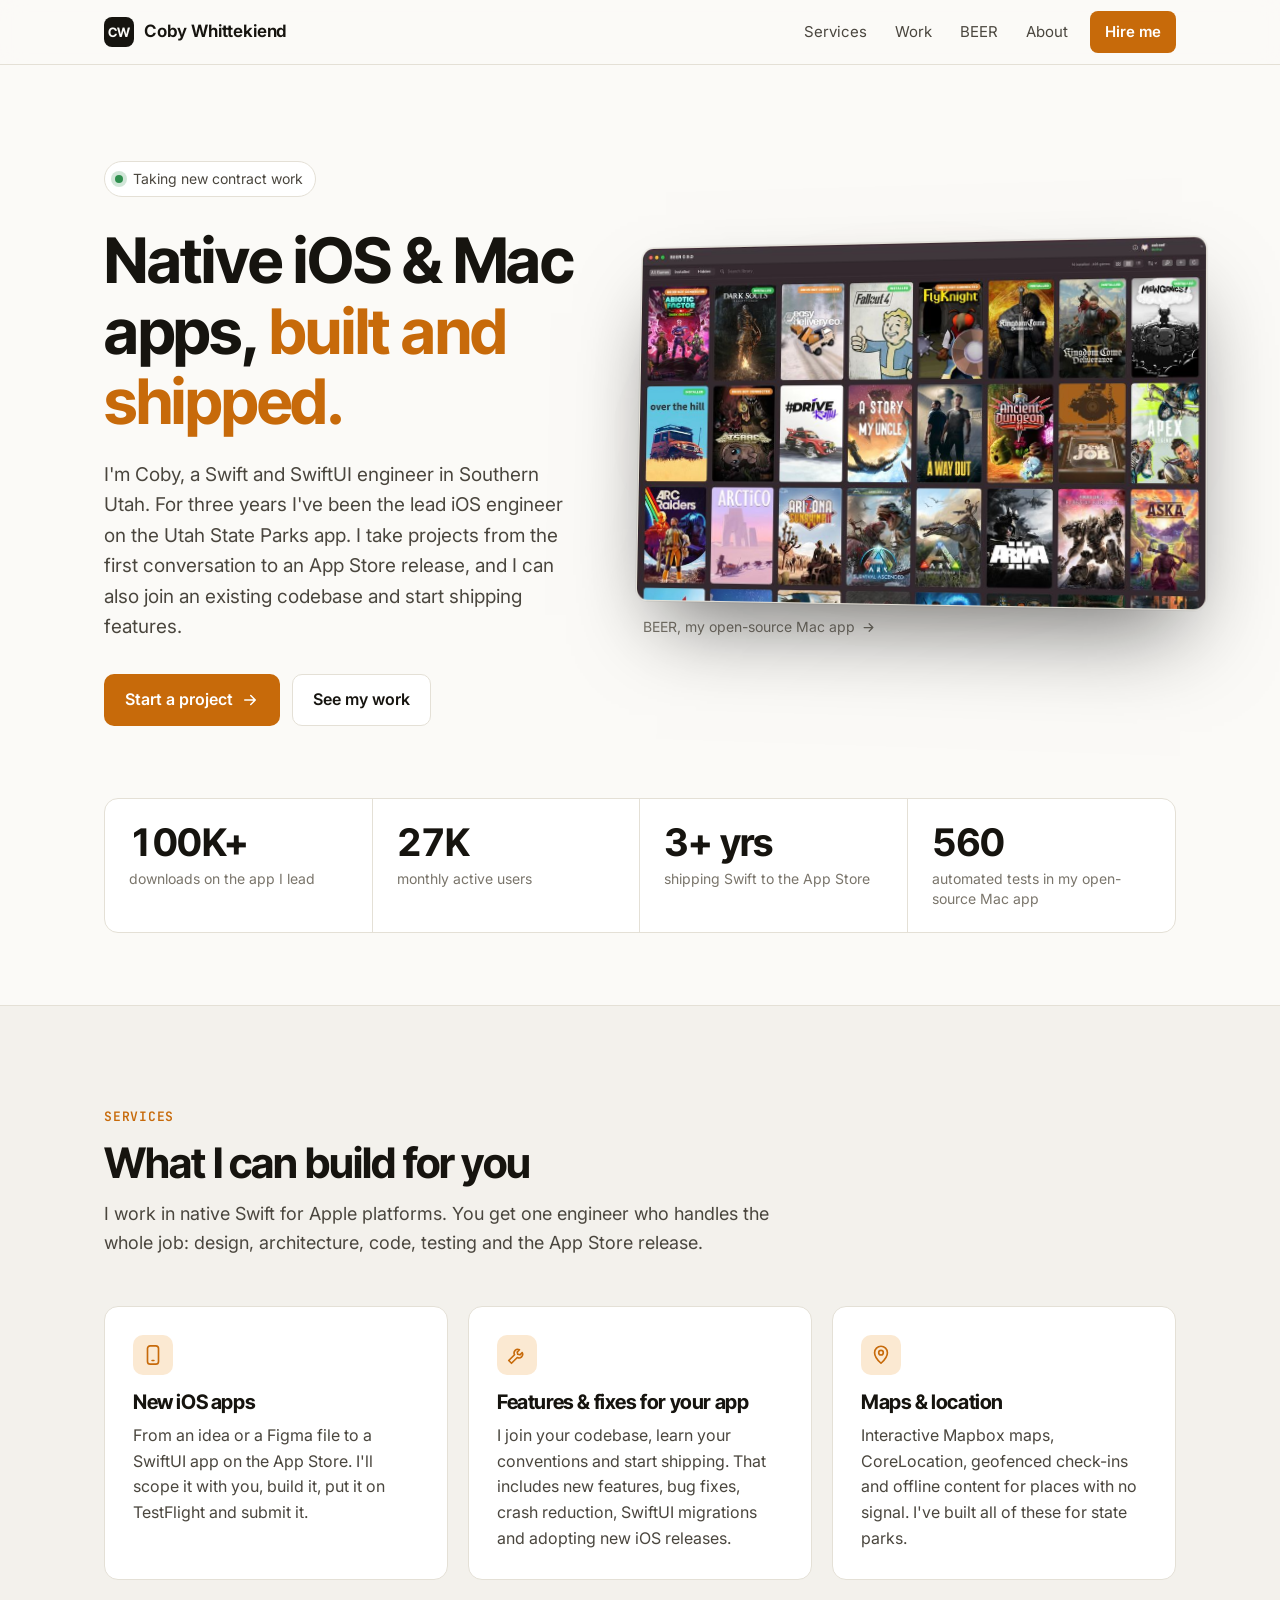
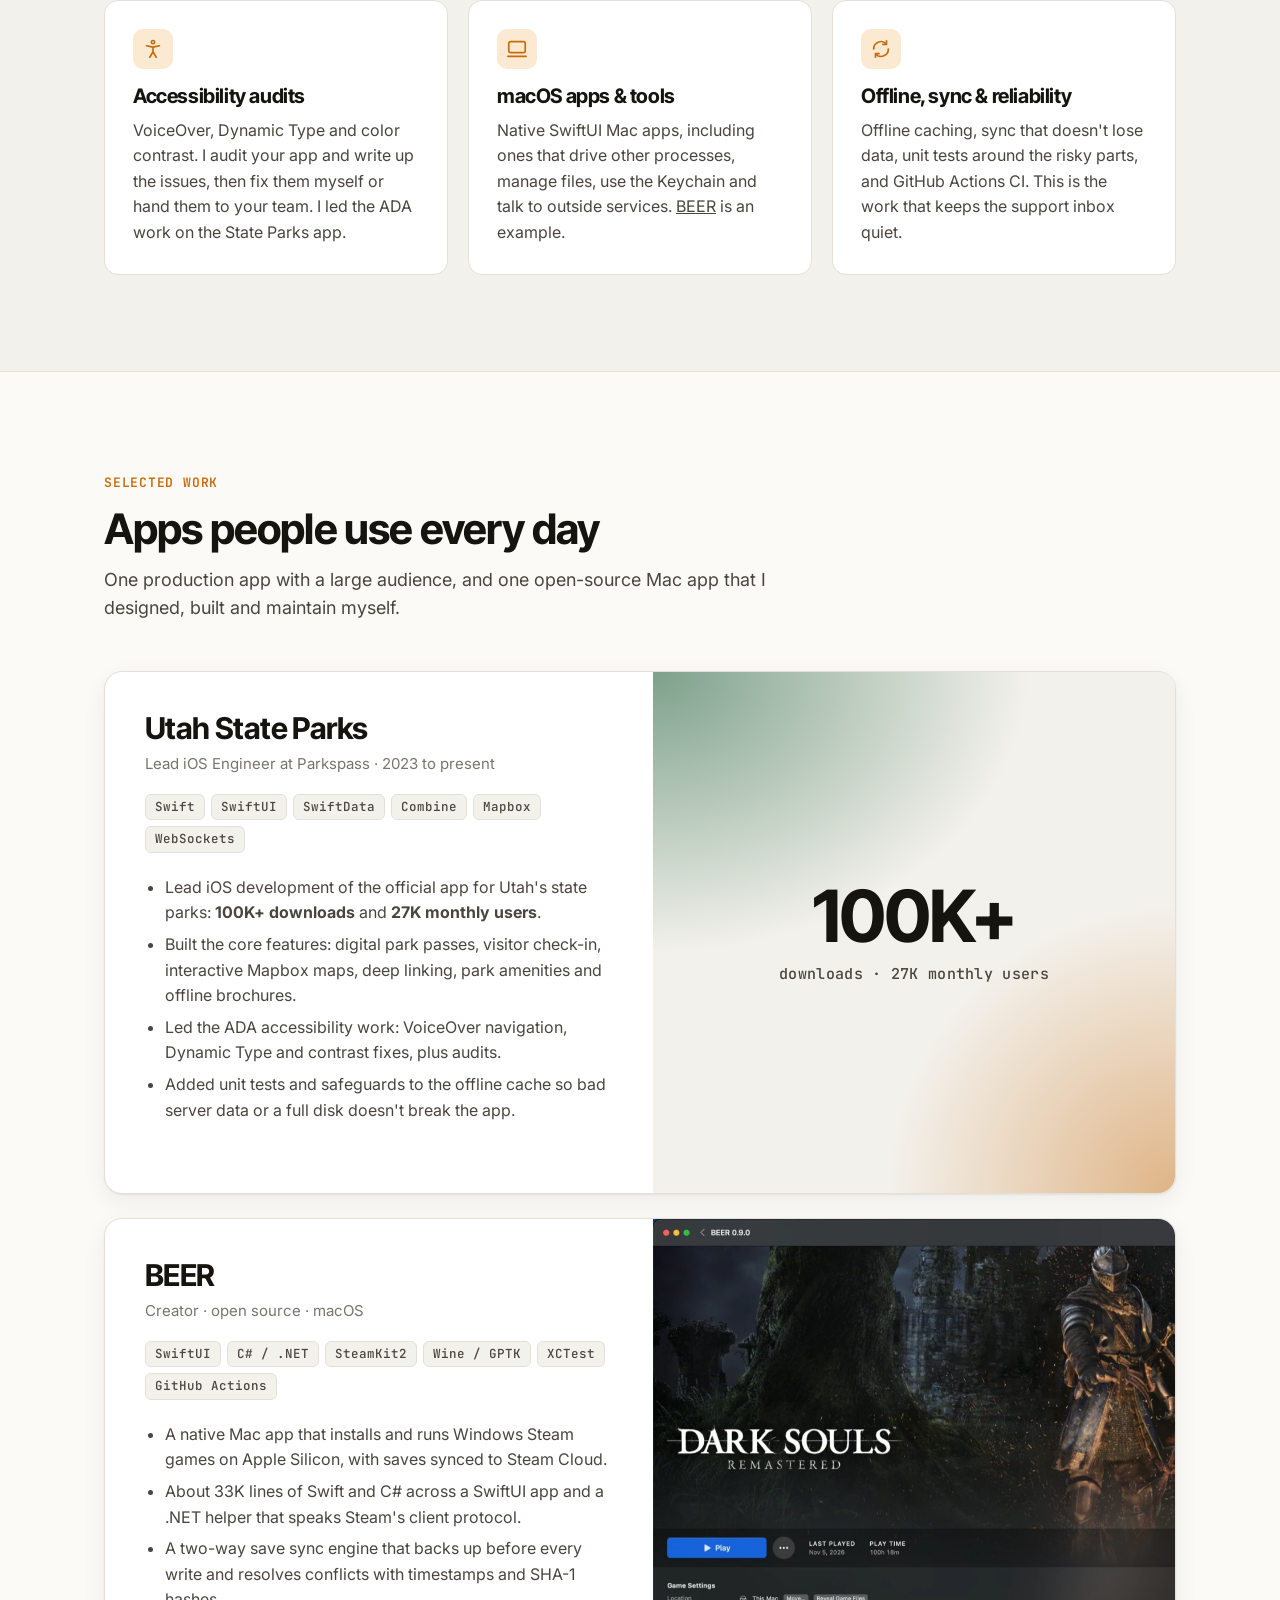
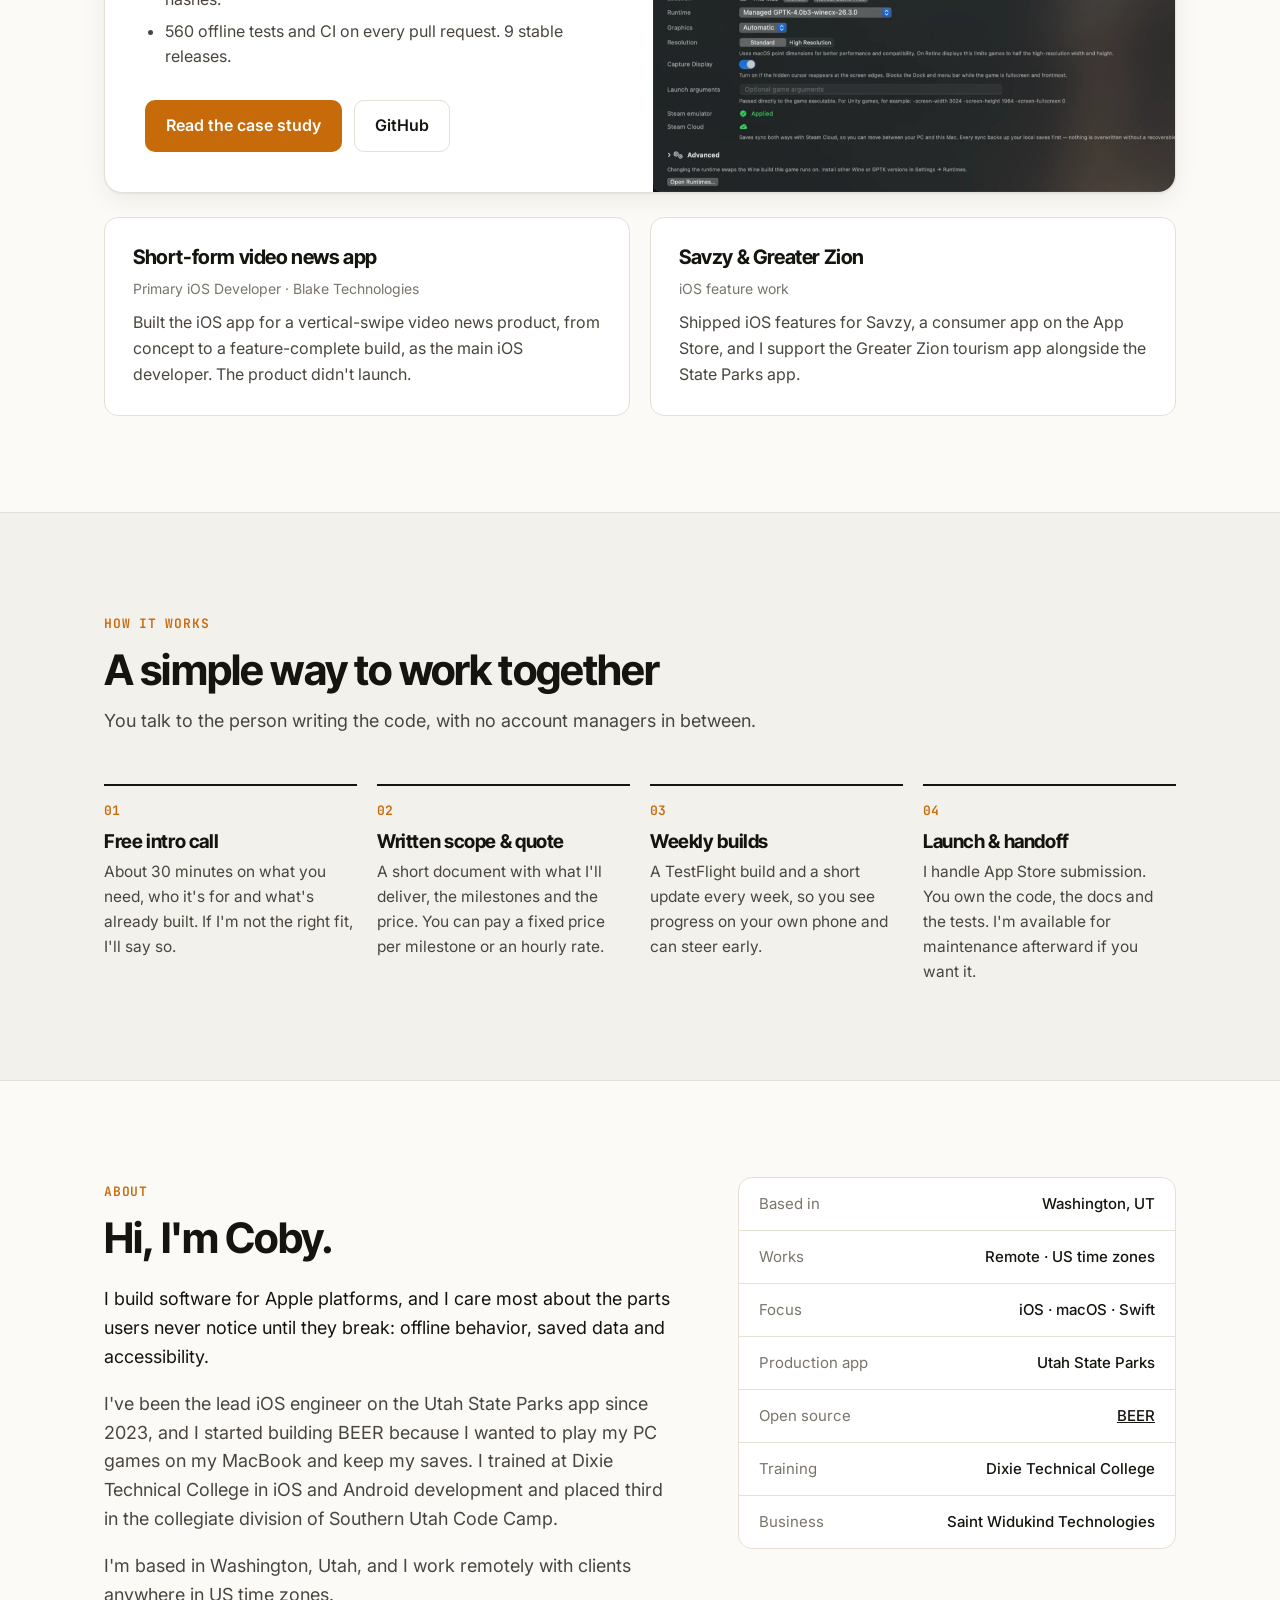
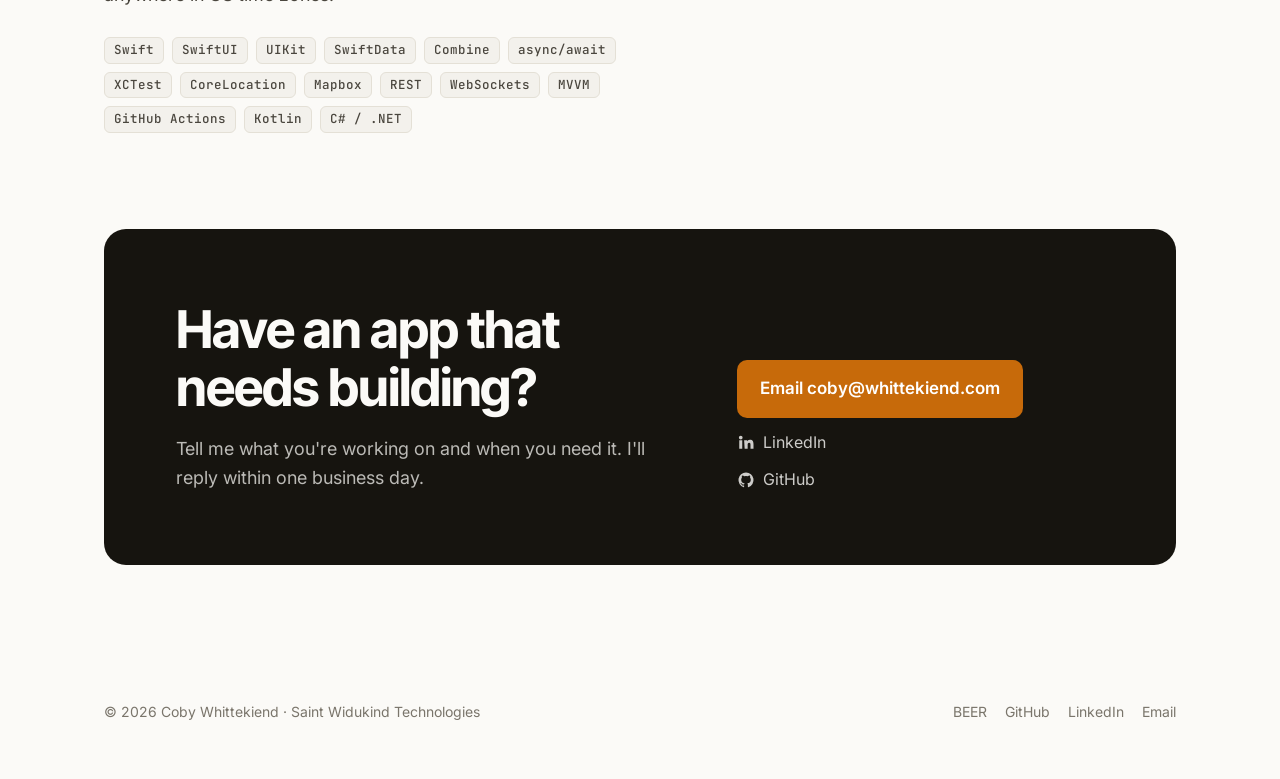
==== commit ca91eb6d: "Add BEER library screenshot to homepage hero Co-Authored-By: Claude Opus 5.5 <noreply@anthropic.com>" ====
--- a/index.html
+++ b/index.html
@@ -19,7 +19,7 @@
   <link rel="preconnect" href="https://fonts.googleapis.com">
   <link rel="preconnect" href="https://fonts.gstatic.com" crossorigin>
   <link href="https://fonts.googleapis.com/css2?family=Inter:wght@400;500;600;700&family=Inter+Tight:wght@600;700&family=JetBrains+Mono:wght@500;600&display=swap" rel="stylesheet">
-  <link rel="stylesheet" href="assets/site.css?v=3">
+  <link rel="stylesheet" href="assets/site.css?v=4">
   <script type="application/ld+json">
   {
     "@context": "https://schema.org",
@@ -57,14 +57,24 @@
   <!-- Hero -->
   <section class="hero">
     <div class="wrap">
-      <div class="status"><span class="dot" aria-hidden="true"></span> Taking new contract work</div>
-      <h1>Native iOS &amp; Mac apps, <em>built and shipped.</em></h1>
-      <p class="lede">I'm Coby, a Swift and SwiftUI engineer in Southern Utah. For three years I've been the lead iOS engineer on the Utah State Parks app. I take projects from the first conversation to an App Store release, and I can also join an existing codebase and start shipping features.</p>
-      <div class="ctas">
-        <a class="btn btn-primary" href="#contact">Start a project
-          <svg viewBox="0 0 24 24" fill="none" stroke="currentColor" stroke-width="2" stroke-linecap="round" stroke-linejoin="round" aria-hidden="true"><path d="M5 12h14M13 6l6 6-6 6"/></svg>
+      <div class="hero-grid">
+        <div class="hero-copy">
+          <div class="status"><span class="dot" aria-hidden="true"></span> Taking new contract work</div>
+          <h1>Native iOS &amp; Mac apps, <em>built and shipped.</em></h1>
+          <p class="lede">I'm Coby, a Swift and SwiftUI engineer in Southern Utah. For three years I've been the lead iOS engineer on the Utah State Parks app. I take projects from the first conversation to an App Store release, and I can also join an existing codebase and start shipping features.</p>
+          <div class="ctas">
+            <a class="btn btn-primary" href="#contact">Start a project
+              <svg viewBox="0 0 24 24" fill="none" stroke="currentColor" stroke-width="2" stroke-linecap="round" stroke-linejoin="round" aria-hidden="true"><path d="M5 12h14M13 6l6 6-6 6"/></svg>
+            </a>
+            <a class="btn btn-ghost" href="#work">See my work</a>
+          </div>
+        </div>
+        <a class="hero-shot" href="beer.html">
+          <img src="assets/beer-library.jpg" srcset="assets/beer-library-1000.jpg 1000w, assets/beer-library.jpg 1600w" sizes="(min-width: 1000px) 640px, 100vw" alt="BEER 0.9.0, a Mac app I built, showing a Steam library of 405 games as a grid of cover art with Installed badges" width="1600" height="1006" fetchpriority="high">
+          <span class="hero-caption">BEER, my open-source Mac app
+            <svg viewBox="0 0 24 24" fill="none" stroke="currentColor" stroke-width="2" stroke-linecap="round" stroke-linejoin="round" aria-hidden="true"><path d="M5 12h14M13 6l6 6-6 6"/></svg>
+          </span>
         </a>
-        <a class="btn btn-ghost" href="#work">See my work</a>
       </div>
 
       <div class="stats" role="list">
--- a/assets/site.css
+++ b/assets/site.css
@@ -144,6 +144,32 @@
 }
 .status .dot { width: 8px; height: 8px; border-radius: 50%; background: var(--good); box-shadow: 0 0 0 4px color-mix(in srgb, var(--good) 22%, transparent); }
 
+.hero-grid { display: grid; grid-template-columns: 1fr; gap: 48px; align-items: center; }
+.hero-shot { display: block; position: relative; text-decoration: none; color: var(--ink-3); }
+.hero-shot::before {
+  content: ""; position: absolute; inset: 8% 4% 12%; z-index: -1; border-radius: 40px;
+  background: radial-gradient(closest-side, color-mix(in srgb, var(--accent) 38%, transparent), transparent);
+  filter: blur(40px);
+}
+.hero-shot img {
+  width: 100%; border-radius: 12px; border: 1px solid var(--line);
+  box-shadow: 0 40px 80px -24px rgba(0, 0, 0, .55), 0 0 0 1px rgba(0, 0, 0, .05);
+  transition: transform .5s cubic-bezier(.2, .7, .2, 1);
+}
+.hero-caption { display: inline-flex; align-items: center; gap: 6px; margin-top: 16px; font-size: 14px; }
+.hero-caption svg { width: 15px; height: 15px; transition: transform .2s ease; }
+.hero-shot:hover .hero-caption { color: var(--ink); }
+.hero-shot:hover .hero-caption svg { transform: translateX(3px); }
+@media (min-width: 1000px) {
+  .hero-grid { grid-template-columns: minmax(0, 1fr) minmax(0, 1.12fr); gap: 56px; }
+  .hero-grid h1 { font-size: clamp(44px, 4.9vw, 64px); }
+  .hero-grid .lede { font-size: 19px; }
+  .hero-shot { perspective: 1800px; margin-right: -24px; }
+  .hero-shot img { transform: rotateY(-11deg) rotateX(3deg); transform-origin: left center; }
+  .hero-shot:hover img { transform: rotateY(-5deg) rotateX(1deg); }
+  .hero-caption { margin-left: 4px; }
+}
+
 .stats { display: grid; grid-template-columns: repeat(4, 1fr); gap: 0; margin-top: 72px; border: 1px solid var(--line); border-radius: var(--radius); background: var(--card); overflow: hidden; }
 .stat { padding: 24px; border-right: 1px solid var(--line); }
 .stat:last-child { border-right: 0; }
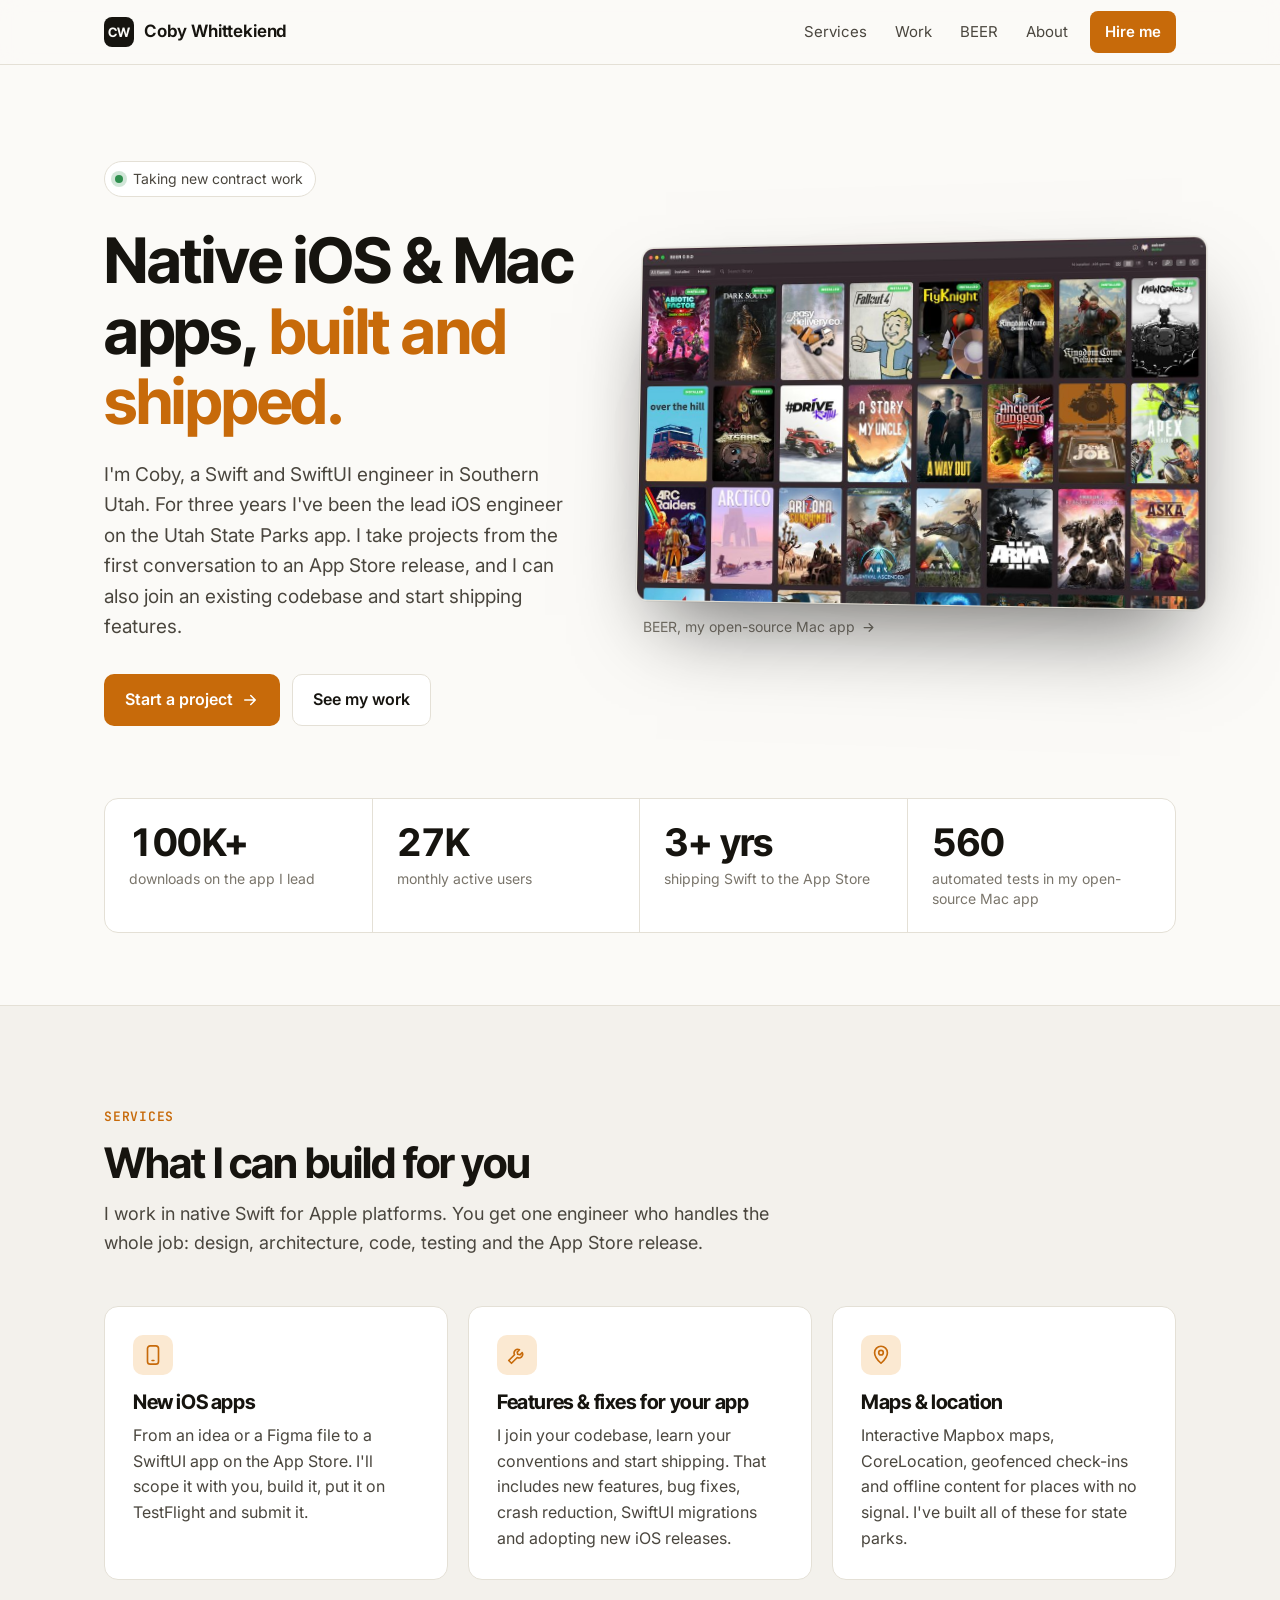
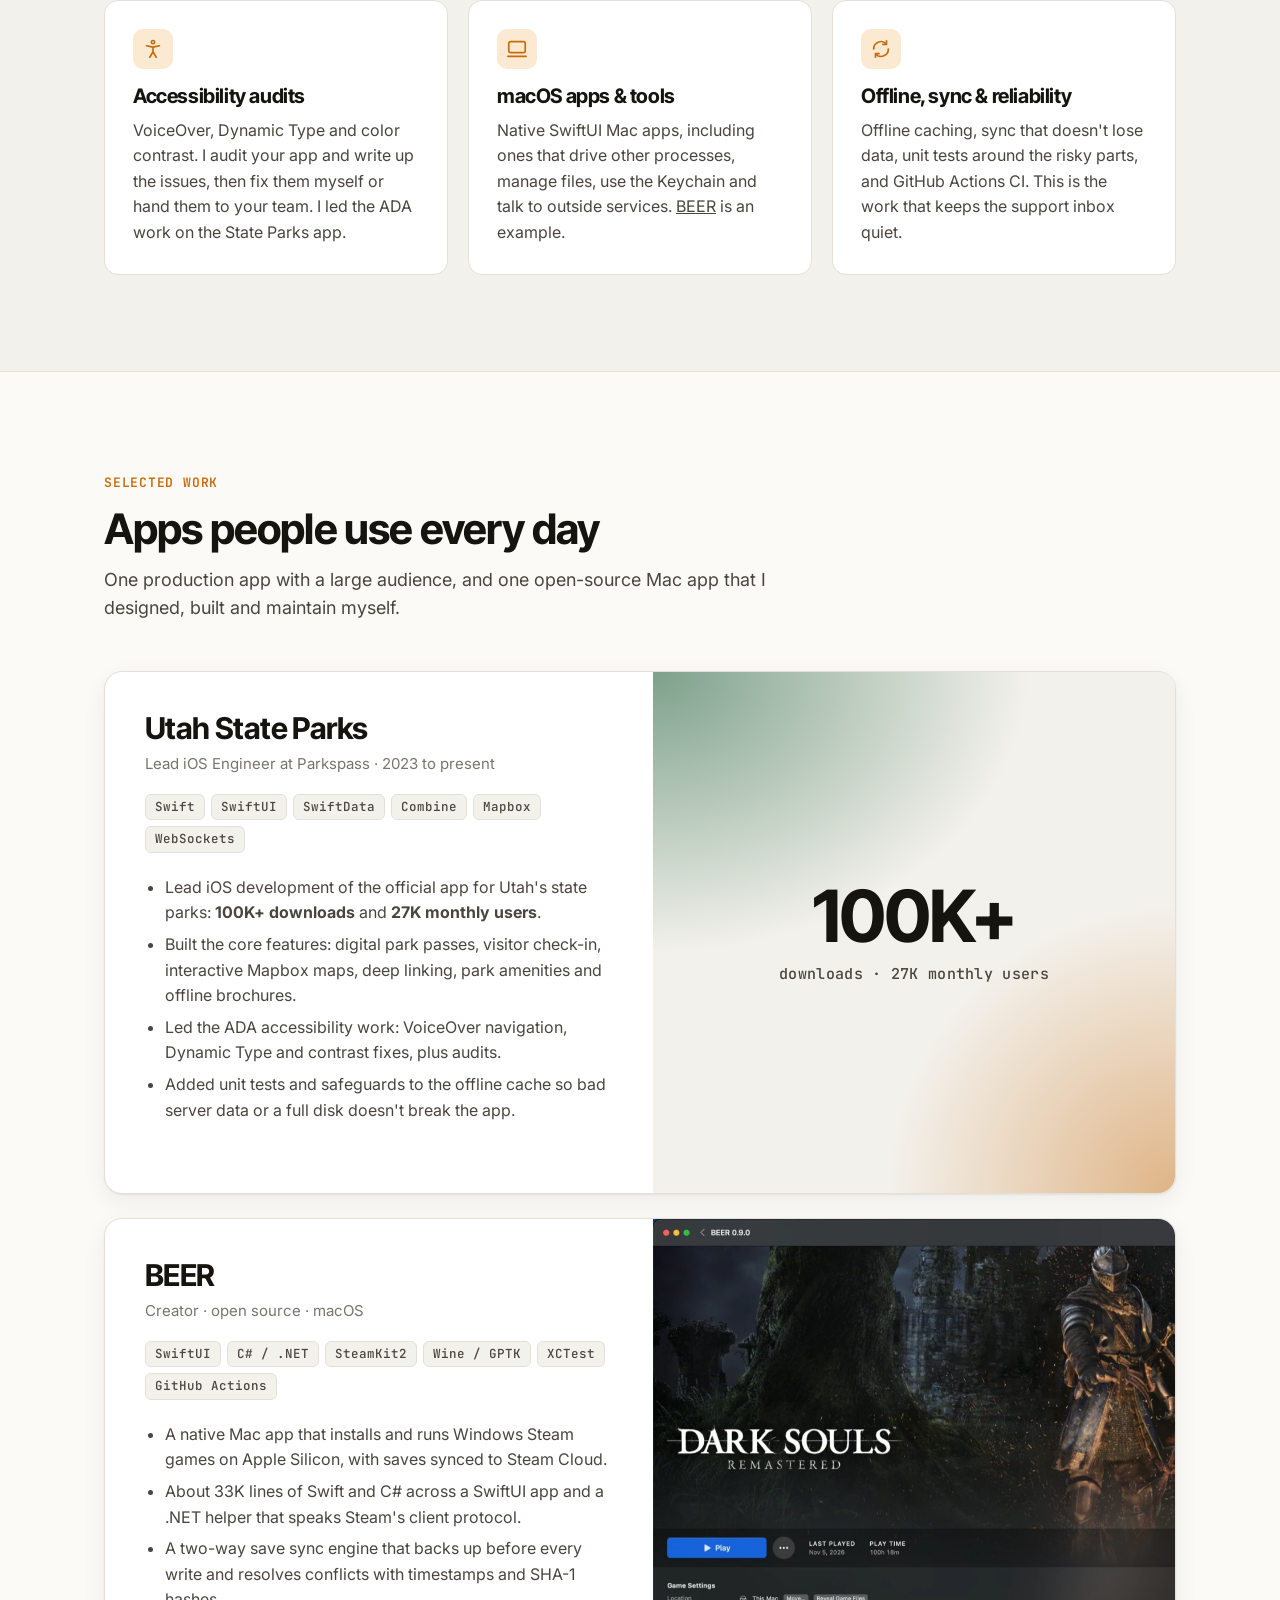
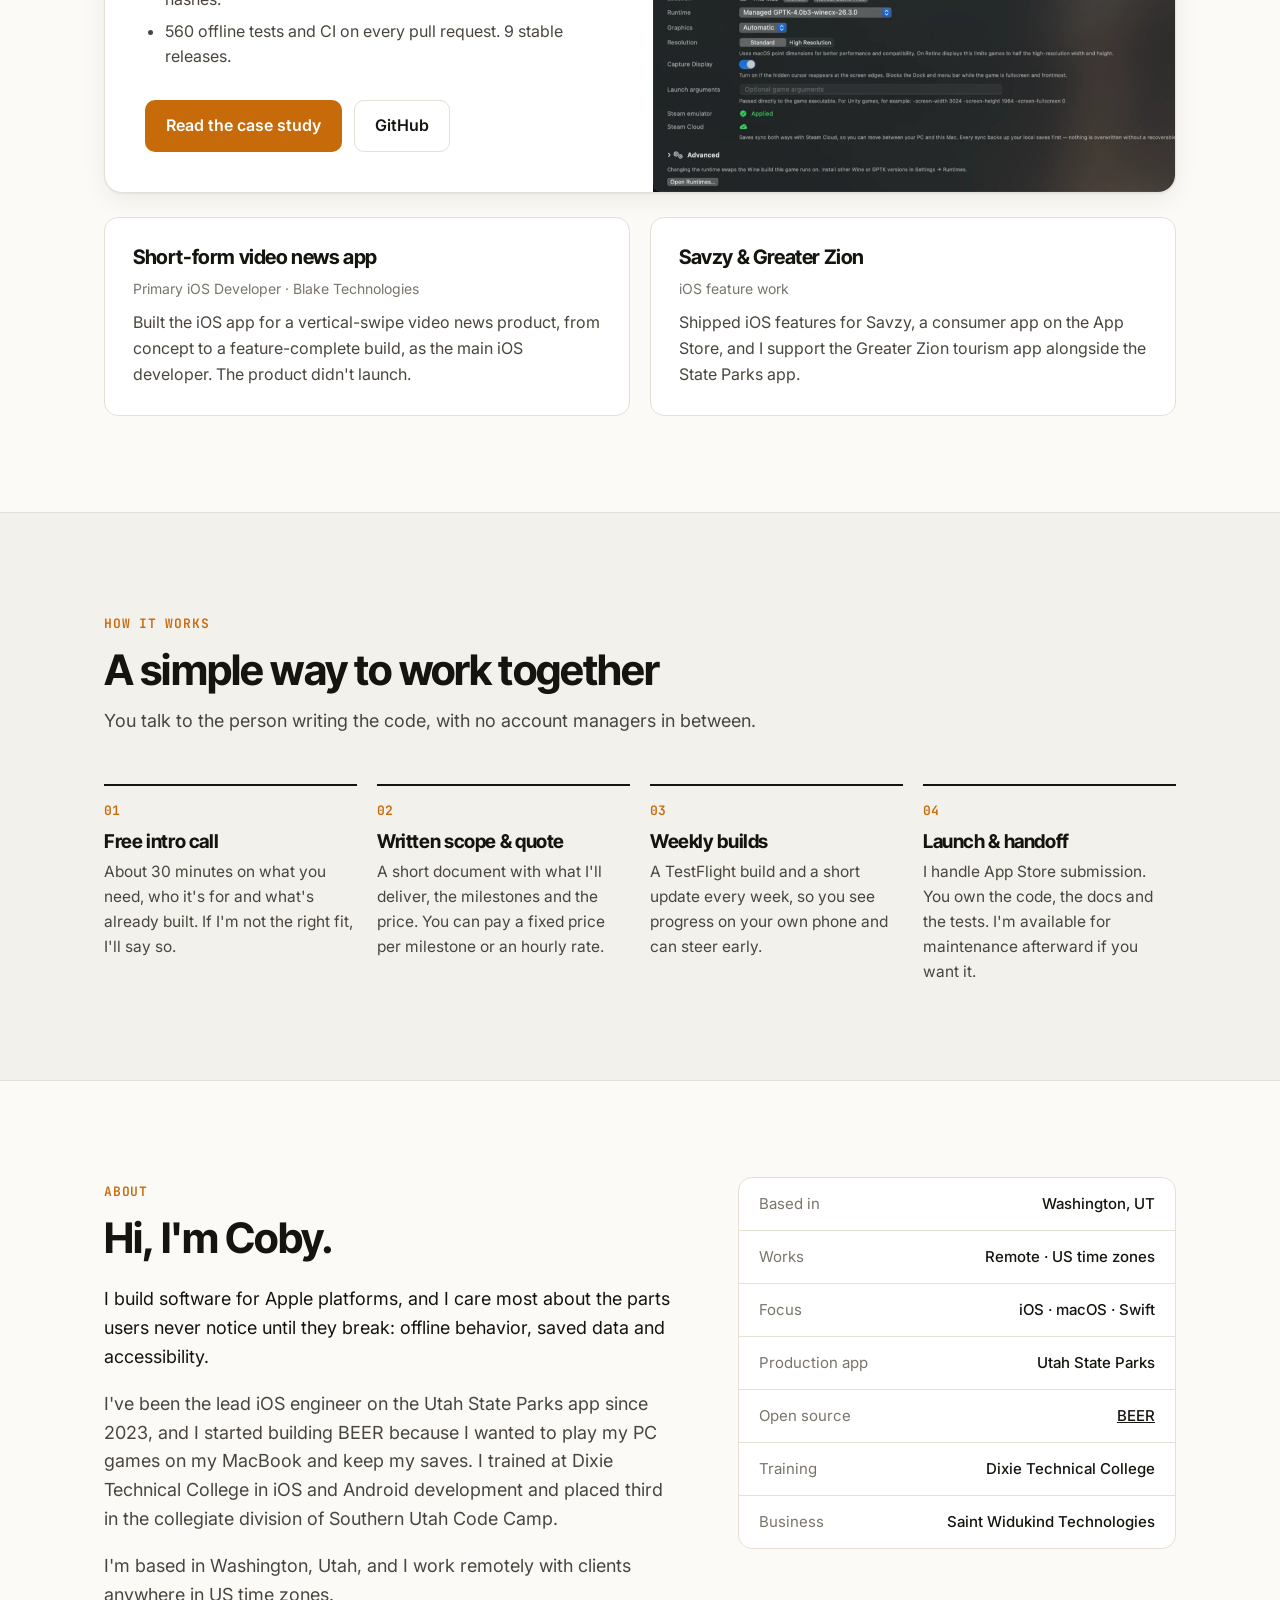
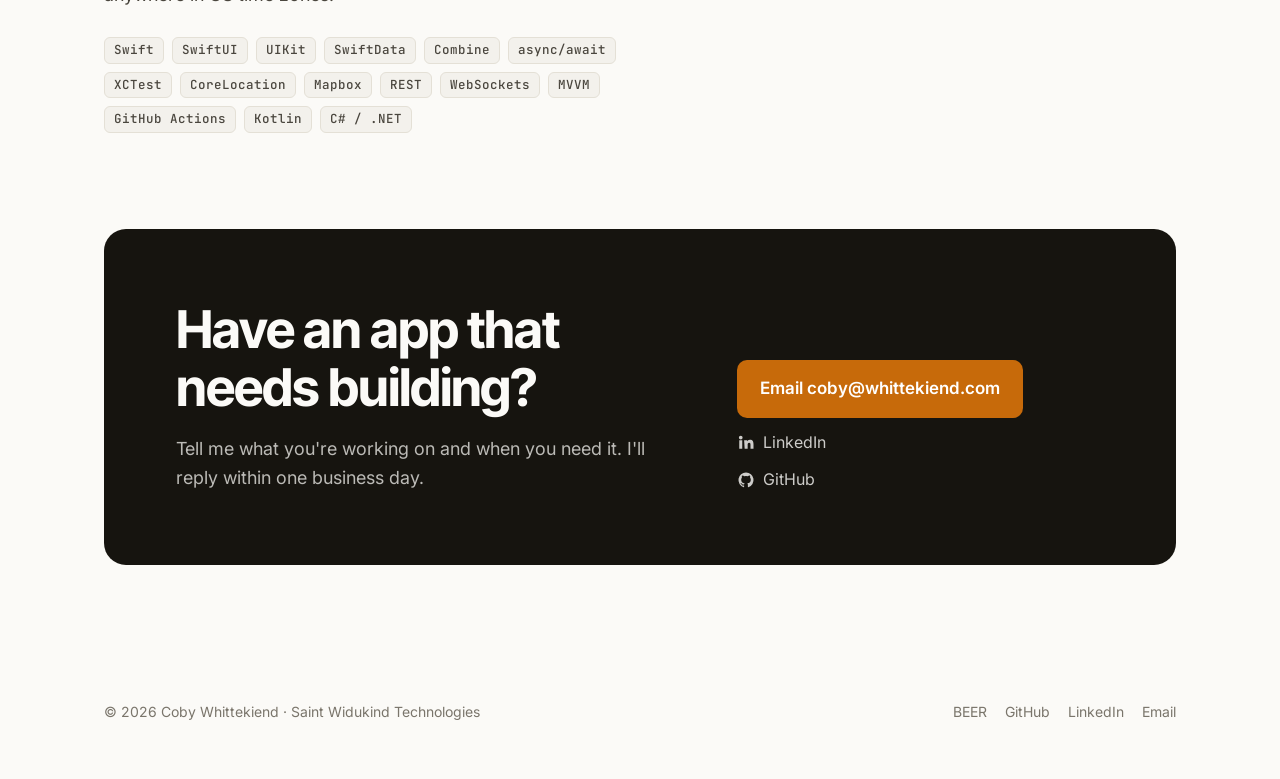
==== commit d1c94709: "Use retaken library screenshot with all games installed Co-Authored-By: Claude Opus 5.5 <noreply@ant" ====
--- a/index.html
+++ b/index.html
@@ -70,7 +70,7 @@
           </div>
         </div>
         <a class="hero-shot" href="beer.html">
-          <img src="assets/beer-library.jpg" srcset="assets/beer-library-1000.jpg 1000w, assets/beer-library.jpg 1600w" sizes="(min-width: 1000px) 640px, 100vw" alt="BEER 0.9.0, a Mac app I built, showing a Steam library of 405 games as a grid of cover art with Installed badges" width="1600" height="1006" fetchpriority="high">
+          <img src="assets/beer-library.jpg?v=2" srcset="assets/beer-library-1000.jpg?v=2 1000w, assets/beer-library.jpg?v=2 1600w" sizes="(min-width: 1000px) 640px, 100vw" alt="BEER 0.9.0, a Mac app I built, showing a Steam library of 405 games as a grid of cover art with Installed badges" width="1600" height="1006" fetchpriority="high">
           <span class="hero-caption">BEER, my open-source Mac app
             <svg viewBox="0 0 24 24" fill="none" stroke="currentColor" stroke-width="2" stroke-linecap="round" stroke-linejoin="round" aria-hidden="true"><path d="M5 12h14M13 6l6 6-6 6"/></svg>
           </span>
